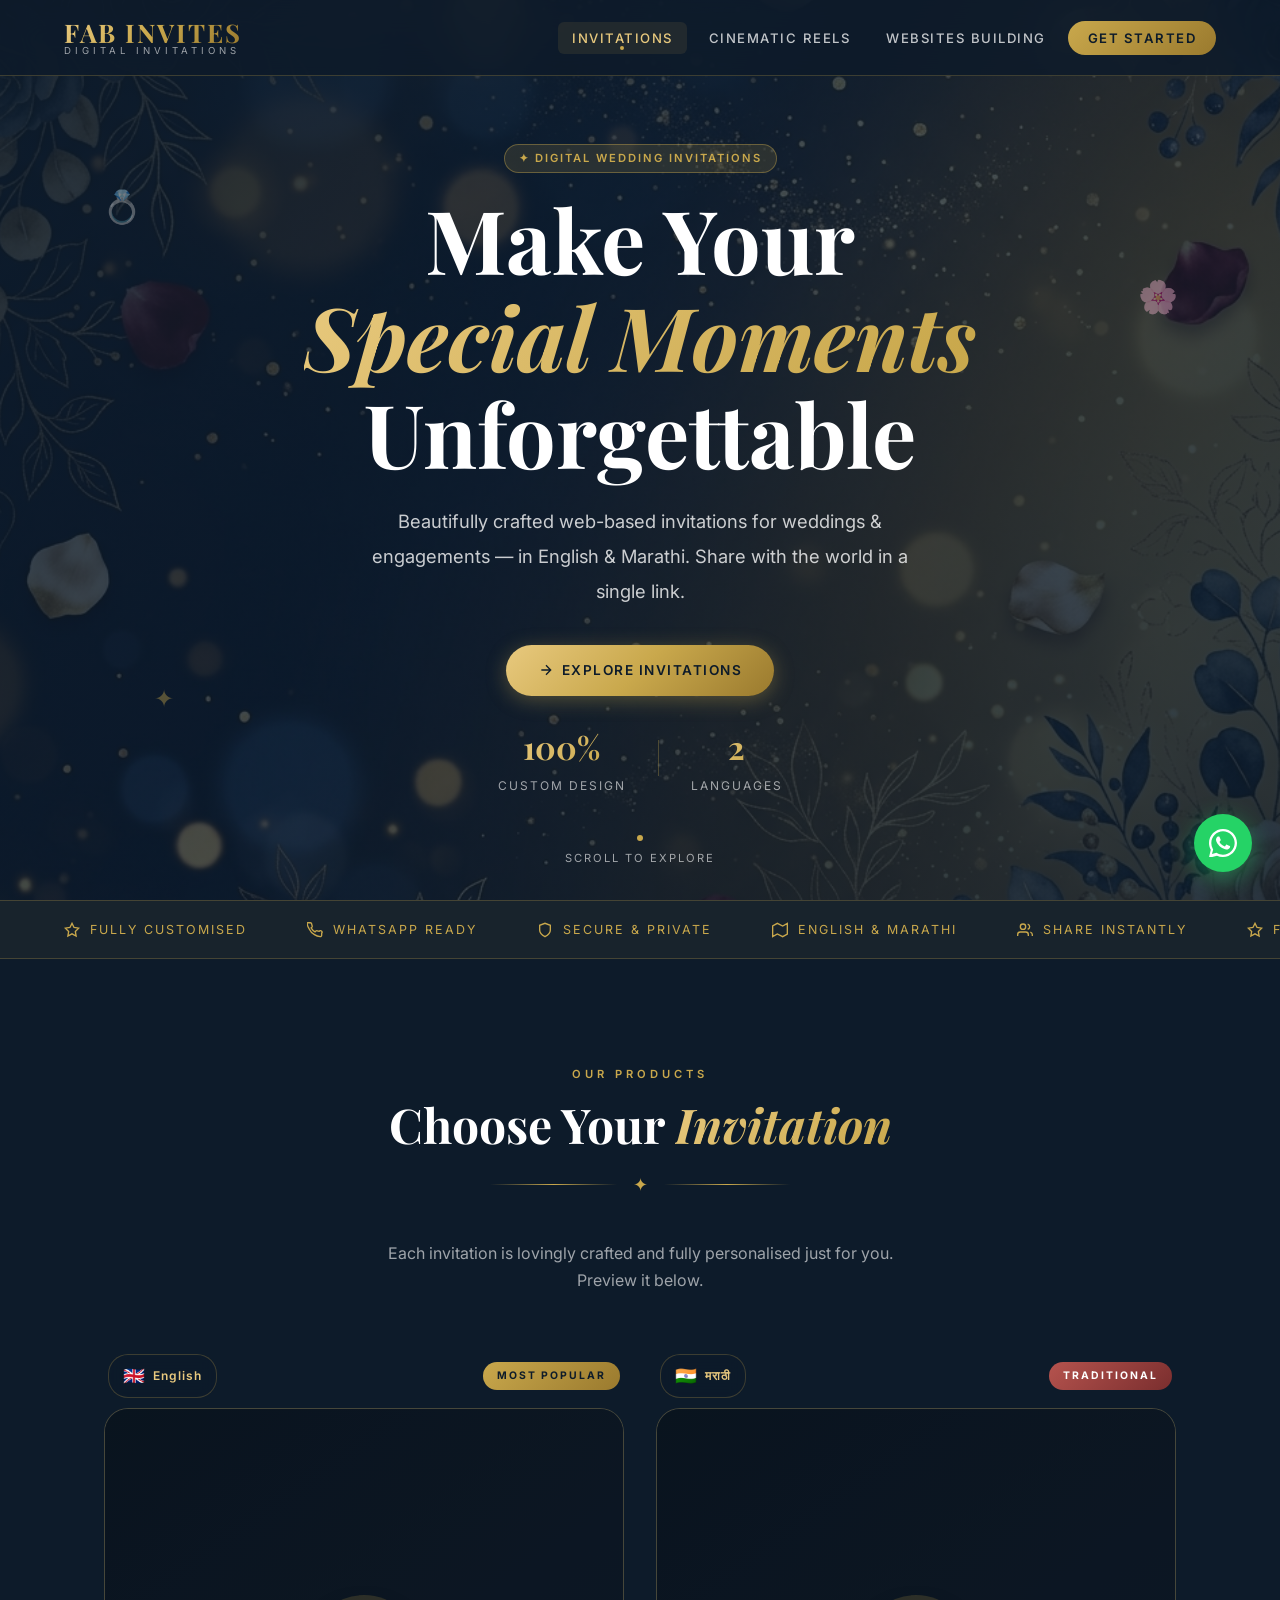
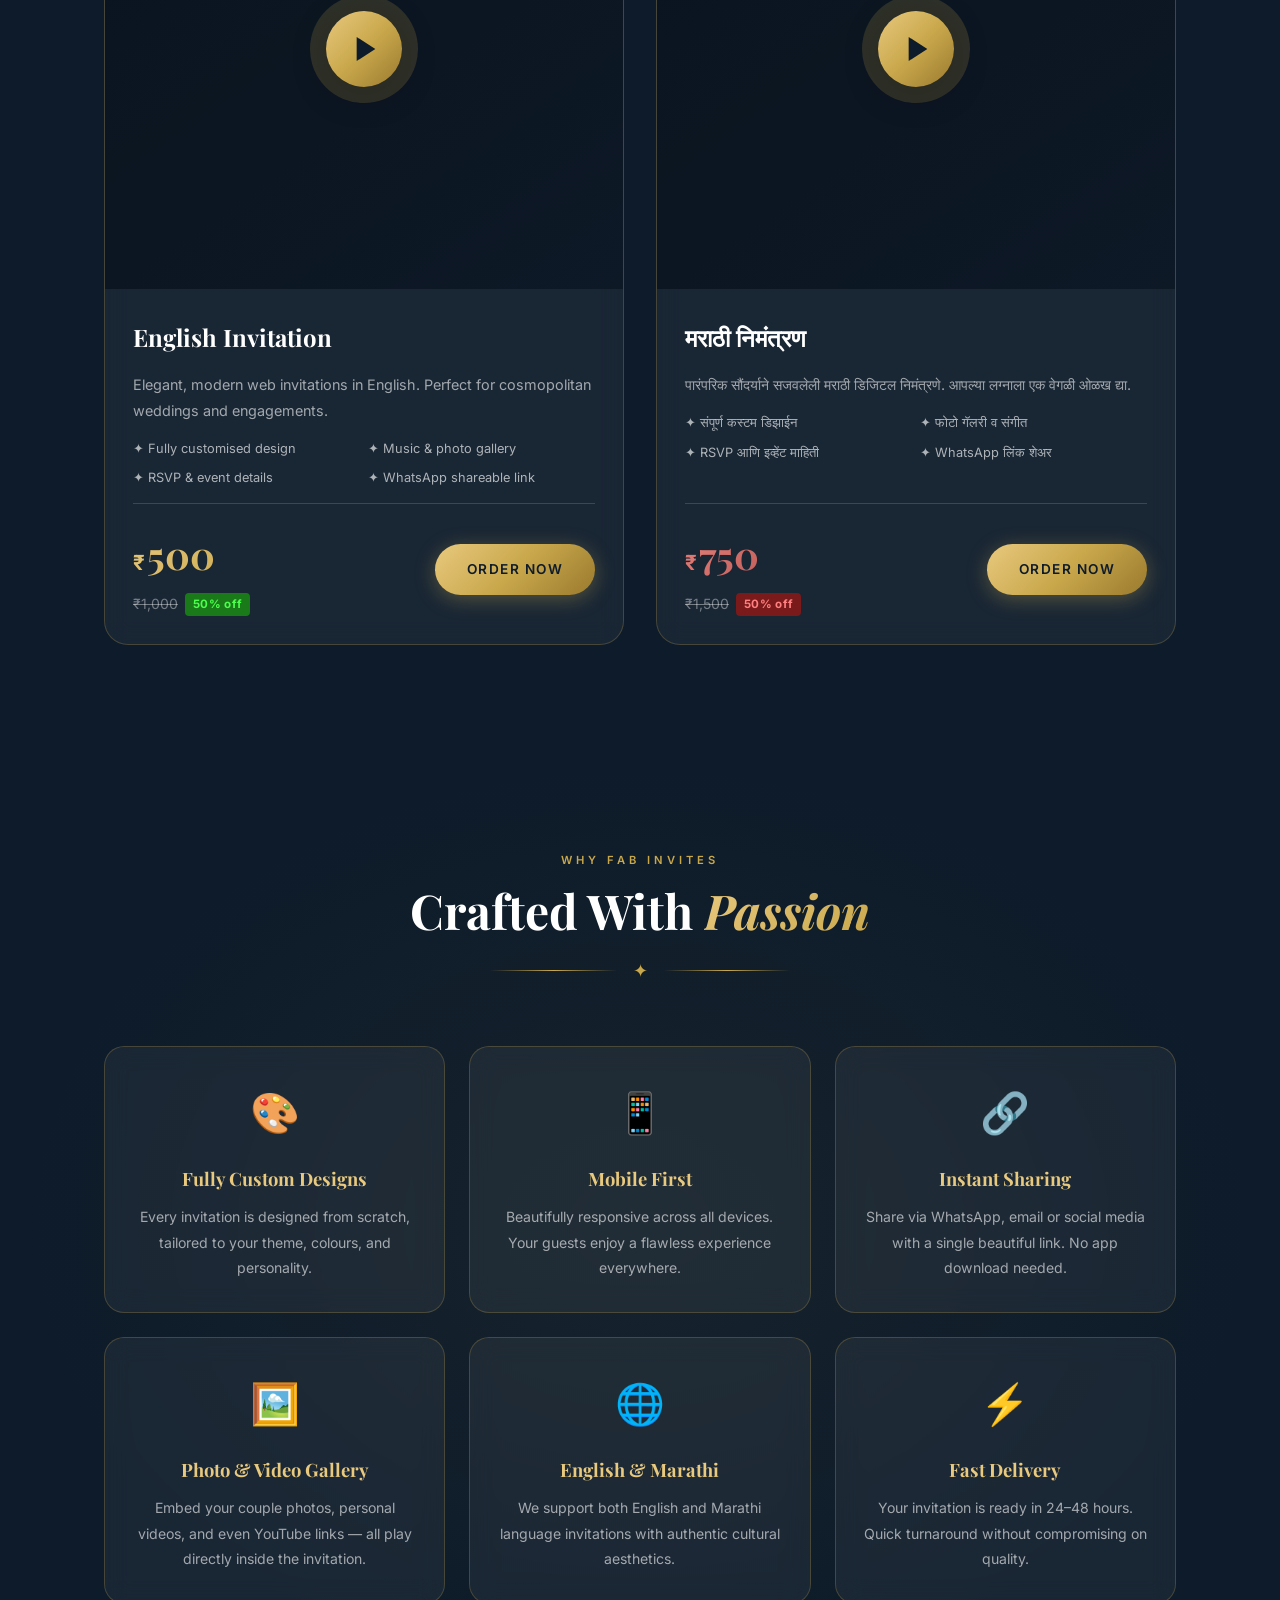
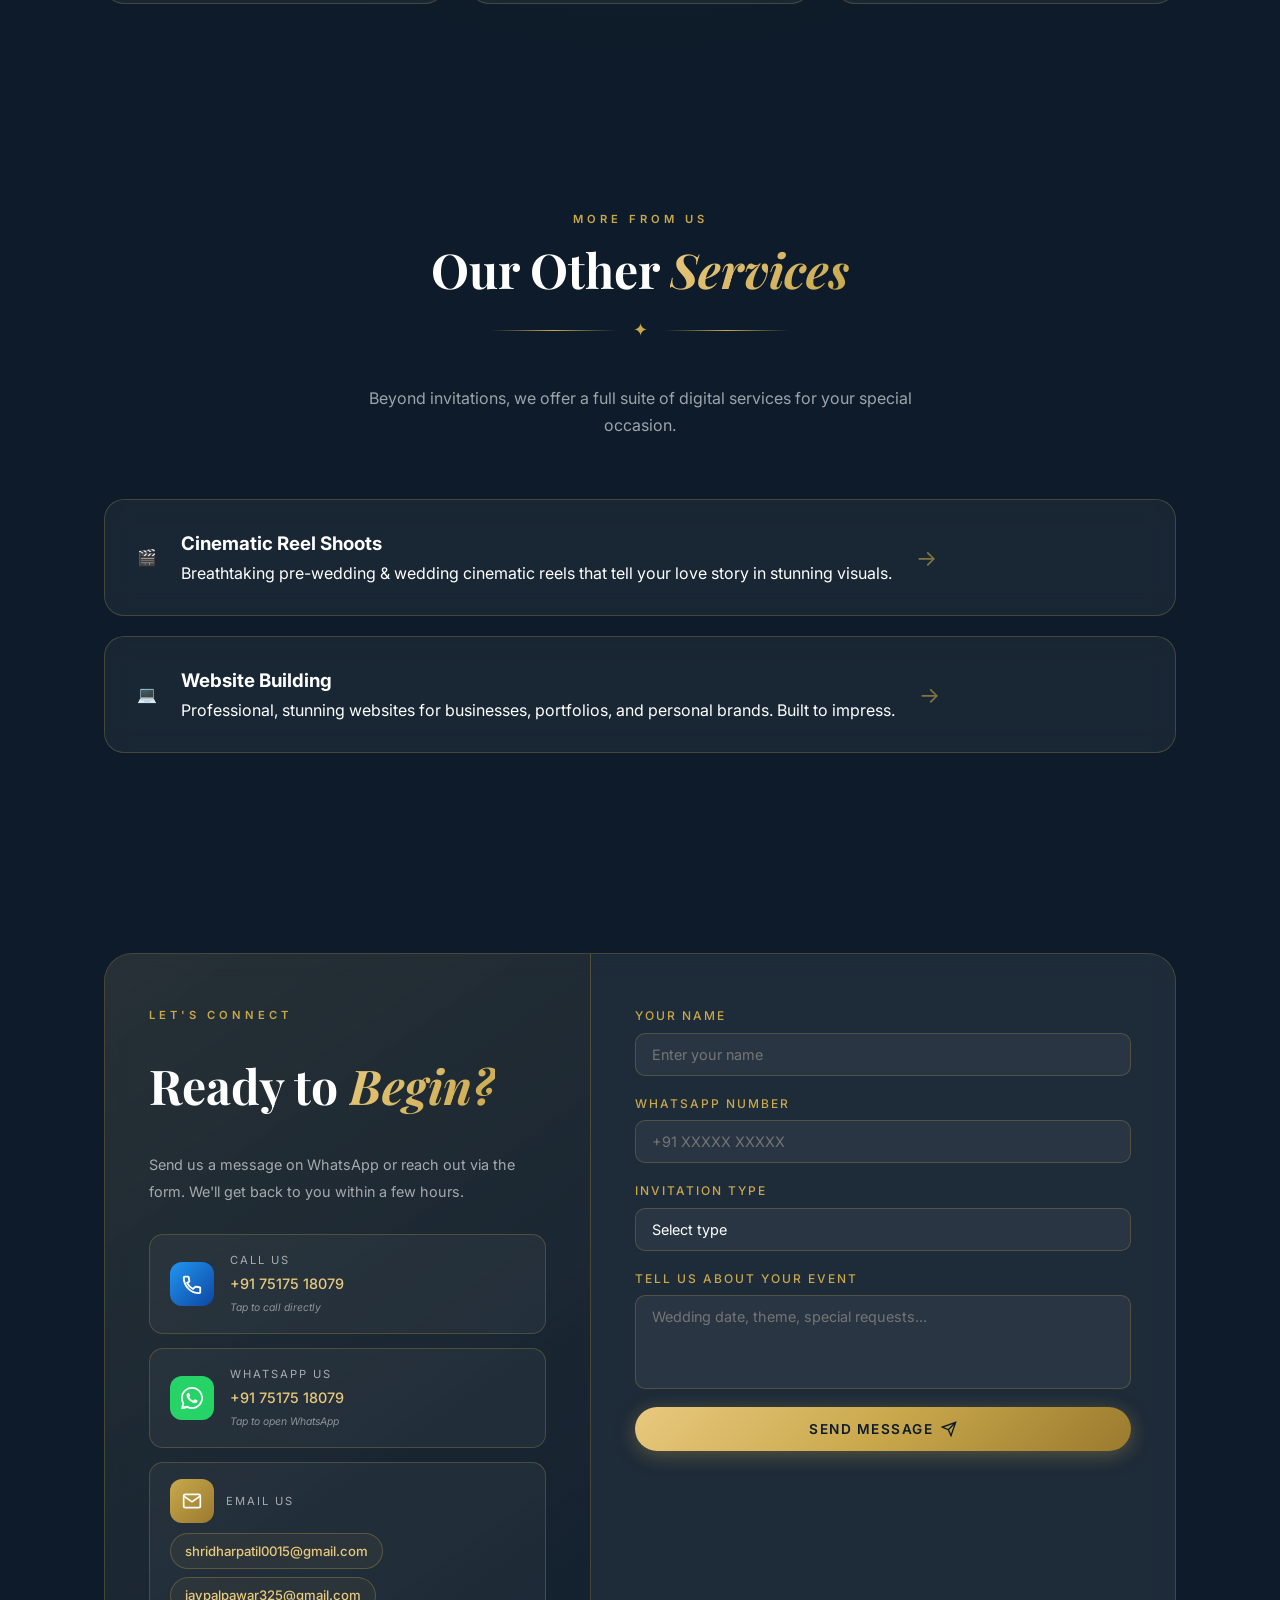
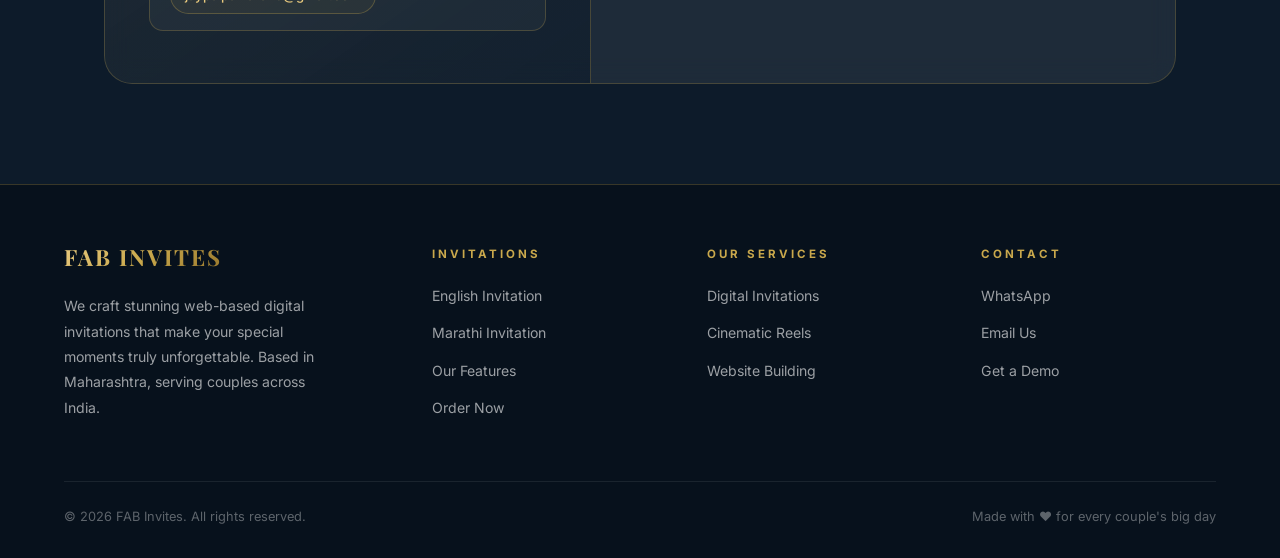
==== index.html @ 5d9aa304 "Add files via upload First Commit-v1" ====
<!DOCTYPE html>
<html lang="en">

<head>
  <meta charset="UTF-8" />
  <meta name="viewport" content="width=device-width, initial-scale=1.0" />
  <title>FAB Invites — Premium Digital Invitations</title>
  <meta name="description" content="FAB Invites crafts stunning web-based digital invitations for weddings and engagements in English & Marathi. Fully customised, beautifully designed." />
  <meta name="keywords" content="digital wedding invitations, e-invites, Marathi wedding invitations, custom wedding websites, paperless invites, FAB Invites" />
  <meta name="author" content="FAB Invites" />
  <meta name="robots" content="index, follow" />
  <link rel="canonical" href="https://fabinvites.com/" />
  
  <!-- Open Graph / Facebook -->
  <meta property="og:type" content="website" />
  <meta property="og:url" content="https://fabinvites.com/" />
  <meta property="og:title" content="FAB Invites - Premium Digital Invitations" />
  <meta property="og:description" content="FAB Invites crafts stunning web-based digital invitations for weddings and engagements in English & Marathi. Fully customised, beautifully designed." />
  <meta property="og:image" content="https://fabinvites.com/hero_bg.png" />

  <!-- Twitter -->
  <meta property="twitter:card" content="summary_large_image" />
  <meta property="twitter:url" content="https://fabinvites.com/" />
  <meta property="twitter:title" content="FAB Invites - Premium Digital Invitations" />
  <meta property="twitter:description" content="FAB Invites crafts stunning web-based digital invitations for weddings and engagements in English & Marathi. Fully customised, beautifully designed." />
  <meta property="twitter:image" content="https://fabinvites.com/hero_bg.png" />
  <link rel="stylesheet" href="styles.css" />
  <link rel="stylesheet" href="home.css" />
  <link rel="icon" type="image/svg+xml"
    href="data:image/svg+xml,%3Csvg xmlns='http://www.w3.org/2000/svg' viewBox='0 0 64 64'%3E%3Crect width='64' height='64' rx='12' fill='%230d1b2a'/%3E%3Ctext x='50%25' y='50%25' dominant-baseline='central' text-anchor='middle' font-family='Georgia,serif' font-size='32' font-weight='bold' fill='%23c9a84c'%3EF%3C/text%3E%3C/svg%3E" />
</head>

<body>

  <!-- ── NAVBAR ── -->
  <nav class="navbar" id="navbar">
    <a href="index.html" class="nav-logo">
      <span class="nav-logo-main">FAB INVITES</span>
      <span class="nav-logo-sub">Digital Invitations</span>
    </a>
    <ul class="nav-links" id="navLinks">
      <li><a href="index.html" class="active" id="nav-home">Invitations</a></li>
      <li><a href="cinematic.html" id="nav-cinematic">Cinematic Reels</a></li>
      <li><a href="website.html" id="nav-website">Websites Building</a></li>
      <li><a href="#contact" class="nav-cta" id="nav-contact">Get Started</a></li>
    </ul>
    <div class="hamburger" id="hamburger" onclick="toggleMenu()">
      <span></span><span></span><span></span>
    </div>
  </nav>

  <!-- ── HERO ── -->
  <section class="hero" id="hero">
    <div class="hero-bg">
      <img src="hero_bg.png" alt="Elegant floral background" />
      <div class="hero-overlay"></div>
    </div>
    <div class="hero-content">
      <span class="badge">✦ Digital Wedding Invitations</span>
      <h1 class="hero-title">
        Make Your<br />
        <em>Special Moments</em><br />
        Unforgettable
      </h1>
      <p class="hero-sub">Beautifully crafted web-based invitations for weddings &amp; engagements — in English &amp;
        Marathi. Share with the world in a single link.</p>
      <div class="hero-actions">
        <a href="#products" class="btn btn-gold" id="hero-explore">
          <svg viewBox="0 0 24 24" width="16" height="16" fill="none" stroke="currentColor" stroke-width="2">
            <path d="M5 12h14M12 5l7 7-7 7" />
          </svg>
          Explore Invitations
        </a>
      </div>
      <div class="hero-stats">
        <div class="stat"><span class="stat-num">100%</span><span class="stat-label">Custom Design</span></div>
        <div class="stat-divider"></div>
        <div class="stat"><span class="stat-num">2</span><span class="stat-label">Languages</span></div>
      </div>
    </div>
    <div class="hero-scroll">
      <div class="scroll-dot"></div>
      <span>Scroll to explore</span>
    </div>
    <!-- Floating elements -->
    <div class="hero-float hero-float-1">💍</div>
    <div class="hero-float hero-float-2">🌸</div>
    <div class="hero-float hero-float-3">✦</div>
  </section>

  <!-- ── SERVICES STRIP ── -->
  <div class="services-strip">
    <div class="strip-inner">
      <span class="strip-item"><svg viewBox="0 0 24 24">
          <path d="M12 2l3.09 6.26L22 9.27l-5 4.87 1.18 6.88L12 17.77l-6.18 3.25L7 14.14 2 9.27l6.91-1.01L12 2z" />
        </svg> Fully Customised</span>
      <span class="strip-item"><svg viewBox="0 0 24 24">
          <path
            d="M22 16.92v3a2 2 0 01-2.18 2 19.79 19.79 0 01-8.63-3.07A19.5 19.5 0 013.07 10a19.79 19.79 0 01-3.07-8.67A2 2 0 012 1.18h3a2 2 0 012 1.72c.127.96.361 1.903.7 2.81a2 2 0 01-.45 2.11L6.09 8.91a16 16 0 006 6l1.27-1.27a2 2 0 012.11-.45c.907.339 1.85.573 2.81.7A2 2 0 0122 16.92z" />
        </svg> WhatsApp Ready</span>
      <span class="strip-item"><svg viewBox="0 0 24 24">
          <path d="M12 22s8-4 8-10V5l-8-3-8 3v7c0 6 8 10 8 10z" />
        </svg> Secure & Private</span>
      <span class="strip-item"><svg viewBox="0 0 24 24">
          <path d="M1 6v16l7-4 8 4 7-4V2l-7 4-8-4-7 4z" />
        </svg> English & Marathi</span>
      <span class="strip-item"><svg viewBox="0 0 24 24">
          <path d="M17 21v-2a4 4 0 00-4-4H5a4 4 0 00-4 4v2" />
          <circle cx="9" cy="7" r="4" />
          <path d="M23 21v-2a4 4 0 00-3-3.87M16 3.13a4 4 0 010 7.75" />
        </svg> Share Instantly</span>
      <!-- Duplicate for infinite scroll -->
      <span class="strip-item"><svg viewBox="0 0 24 24">
          <path d="M12 2l3.09 6.26L22 9.27l-5 4.87 1.18 6.88L12 17.77l-6.18 3.25L7 14.14 2 9.27l6.91-1.01L12 2z" />
        </svg> Fully Customised</span>
      <span class="strip-item"><svg viewBox="0 0 24 24">
          <path
            d="M22 16.92v3a2 2 0 01-2.18 2 19.79 19.79 0 01-8.63-3.07A19.5 19.5 0 013.07 10a19.79 19.79 0 01-3.07-8.67A2 2 0 012 1.18h3a2 2 0 012 1.72c.127.96.361 1.903.7 2.81a2 2 0 01-.45 2.11L6.09 8.91a16 16 0 006 6l1.27-1.27a2 2 0 012.11-.45c.907.339 1.85.573 2.81.7A2 2 0 0122 16.92z" />
        </svg> WhatsApp Ready</span>
      <span class="strip-item"><svg viewBox="0 0 24 24">
          <path d="M12 22s8-4 8-10V5l-8-3-8 3v7c0 6 8 10 8 10z" />
        </svg> Secure & Private</span>
      <span class="strip-item"><svg viewBox="0 0 24 24">
          <path d="M1 6v16l7-4 8 4 7-4V2l-7 4-8-4-7 4z" />
        </svg> English & Marathi</span>
      <span class="strip-item"><svg viewBox="0 0 24 24">
          <path d="M17 21v-2a4 4 0 00-4-4H5a4 4 0 00-4 4v2" />
          <circle cx="9" cy="7" r="4" />
          <path d="M23 21v-2a4 4 0 00-3-3.87M16 3.13a4 4 0 010 7.75" />
        </svg> Share Instantly</span>
    </div>
  </div>

  <!-- ── PRODUCTS ── -->
  <section class="section" id="products">
    <div class="container">
      <div class="section-header text-center fade-up">
        <span class="section-tag">Our Products</span>
        <h2 class="section-heading">Choose Your <span class="accent">Invitation</span></h2>
        <div class="gold-divider"><span>✦</span></div>
        <p class="section-sub">Each invitation is lovingly crafted and fully personalised just for you. Preview it
          below.</p>
      </div>

      <div class="products-grid">
        <!-- English Card -->
        <div class="product-wrapper fade-up">
          <div class="card-labels-row">
            <div class="product-lang">
              <span class="lang-flag">🇬🇧</span>
              <span class="lang-name">English</span>
            </div>
            <div class="product-badge">Most Popular</div>
          </div>
          <div class="product-card glass-card" id="card-english">
            <div class="video-container" id="video-english">
              <video preload="metadata" id="eng-video">
                <source src="Video Project 1.mp4" type="video/mp4" />
                Your browser does not support the video tag.
              </video>
              <div class="video-play-overlay" id="eng-overlay">
                <button class="video-center-play" aria-label="Play video">
                  <svg viewBox="0 0 24 24" width="32" height="32" fill="currentColor">
                    <polygon points="5,3 19,12 5,21" />
                  </svg>
                </button>
              </div>
              <div class="video-controls">
                <button class="ctrl-btn ctrl-pause" aria-label="Pause">
                  <svg viewBox="0 0 24 24" width="20" height="20" fill="currentColor">
                    <rect x="6" y="4" width="4" height="16" />
                    <rect x="14" y="4" width="4" height="16" />
                  </svg>
                </button>
                <button class="ctrl-btn ctrl-fullscreen" aria-label="Full Screen">
                  <svg viewBox="0 0 24 24" width="20" height="20" fill="none" stroke="currentColor" stroke-width="2">
                    <path
                      d="M8 3H5a2 2 0 0 0-2 2v3m18 0V5a2 2 0 0 0-2-2h-3m0 18h3a2 2 0 0 0 2-2v-3M3 16v3a2 2 0 0 0 2 2h3" />
                  </svg>
                </button>
              </div>
            </div>
            <div class="product-info">
              <h3 class="product-title">English Invitation</h3>
              <p class="product-desc">Elegant, modern web invitations in English. Perfect for cosmopolitan weddings and
                engagements.</p>
              <ul class="product-features">
                <li>✦ Fully customised design</li>
                <li>✦ Music &amp; photo gallery</li>
                <li>✦ RSVP &amp; event details</li>
                <li>✦ WhatsApp shareable link</li>
              </ul>
              <div class="product-price-row">
                <div class="price-block">
                  <div class="product-price">
                    <span class="price-currency">₹</span>
                    <span class="price-num">500</span>
                  </div>
                  <div class="price-mrp-row">
                    <span class="price-original">₹1,000</span>
                    <span class="price-discount-badge">50% off</span>
                  </div>

                </div>
                <a href="#contact" class="btn btn-gold" id="btn-english">Order Now</a>
              </div>
            </div>
          </div>
        </div>

        <!-- Marathi Card -->
        <div class="product-wrapper fade-up" style="transition-delay: 0.15s">
          <div class="card-labels-row">
            <div class="product-lang">
              <span class="lang-flag">🇮🇳</span>
              <span class="lang-name">मराठी</span>
            </div>
            <div class="product-badge marathi-badge">Traditional</div>
          </div>
          <div class="product-card glass-card" id="card-marathi">
            <div class="video-container" id="video-marathi">
              <video preload="metadata" id="mar-video">
                <source src="Video Project 2.mp4" type="video/mp4" />
                Your browser does not support the video tag.
              </video>
              <div class="video-play-overlay" id="mar-overlay">
                <button class="video-center-play" aria-label="Play video">
                  <svg viewBox="0 0 24 24" width="32" height="32" fill="currentColor">
                    <polygon points="5,3 19,12 5,21" />
                  </svg>
                </button>
              </div>
              <div class="video-controls">
                <button class="ctrl-btn ctrl-pause" aria-label="Pause">
                  <svg viewBox="0 0 24 24" width="20" height="20" fill="currentColor">
                    <rect x="6" y="4" width="4" height="16" />
                    <rect x="14" y="4" width="4" height="16" />
                  </svg>
                </button>
                <button class="ctrl-btn ctrl-fullscreen" aria-label="Full Screen">
                  <svg viewBox="0 0 24 24" width="20" height="20" fill="none" stroke="currentColor" stroke-width="2">
                    <path
                      d="M8 3H5a2 2 0 0 0-2 2v3m18 0V5a2 2 0 0 0-2-2h-3m0 18h3a2 2 0 0 0 2-2v-3M3 16v3a2 2 0 0 0 2 2h3" />
                  </svg>
                </button>
              </div>
            </div>
            <div class="product-info">
              <h3 class="product-title">मराठी निमंत्रण</h3>
              <p class="product-desc">पारंपरिक सौंदर्याने सजवलेली मराठी डिजिटल निमंत्रणे. आपल्या लग्नाला एक वेगळी ओळख
                द्या.</p>
              <ul class="product-features">
                <li>✦ संपूर्ण कस्टम डिझाईन</li>
                <li>✦ फोटो गॅलरी व संगीत</li>
                <li>✦ RSVP आणि इव्हेंट माहिती</li>
                <li>✦ WhatsApp लिंक शेअर</li>
              </ul>
              <div class="product-price-row">
                <div class="price-block">
                  <div class="product-price marathi-price">
                    <span class="price-currency">₹</span>
                    <span class="price-num">750</span>
                  </div>
                  <div class="price-mrp-row">
                    <span class="price-original">₹1,500</span>
                    <span class="price-discount-badge marathi-discount-badge">50% off</span>
                  </div>

                </div>
                <a href="#contact" class="btn btn-gold" id="btn-marathi">Order Now</a>
              </div>
            </div>
          </div>
        </div>
      </div>
    </div>
  </section>

  <!-- ── FEATURES ── -->
  <section class="section features-section" id="features">
    <div class="features-bg"></div>
    <div class="container">
      <div class="section-header text-center fade-up">
        <span class="section-tag">Why FAB Invites</span>
        <h2 class="section-heading">Crafted With <span class="accent">Passion</span></h2>
        <div class="gold-divider"><span>✦</span></div>
      </div>
      <div class="features-grid">
        <div class="feature-card glass-card fade-up" id="feat-1">
          <div class="feature-icon">🎨</div>
          <h3>Fully Custom Designs</h3>
          <p>Every invitation is designed from scratch, tailored to your theme, colours, and personality.</p>
        </div>
        <div class="feature-card glass-card fade-up" id="feat-2" style="transition-delay:0.1s">
          <div class="feature-icon">📱</div>
          <h3>Mobile First</h3>
          <p>Beautifully responsive across all devices. Your guests enjoy a flawless experience everywhere.</p>
        </div>
        <div class="feature-card glass-card fade-up" id="feat-3" style="transition-delay:0.2s">
          <div class="feature-icon">🔗</div>
          <h3>Instant Sharing</h3>
          <p>Share via WhatsApp, email or social media with a single beautiful link. No app download needed.</p>
        </div>
        <div class="feature-card glass-card fade-up" id="feat-4" style="transition-delay:0.3s">
          <div class="feature-icon">🖼️</div>
          <h3>Photo & Video Gallery</h3>
          <p>Embed your couple photos, personal videos, and even YouTube links — all play directly inside the
            invitation.</p>
        </div>
        <div class="feature-card glass-card fade-up" id="feat-5" style="transition-delay:0.4s">
          <div class="feature-icon">🌐</div>
          <h3>English & Marathi</h3>
          <p>We support both English and Marathi language invitations with authentic cultural aesthetics.</p>
        </div>
        <div class="feature-card glass-card fade-up" id="feat-6" style="transition-delay:0.5s">
          <div class="feature-icon">⚡</div>
          <h3>Fast Delivery</h3>
          <p>Your invitation is ready in 24–48 hours. Quick turnaround without compromising on quality.</p>
        </div>
      </div>
    </div>
  </section>

  <!-- ── OTHER SERVICES ── -->
  <section class="section other-services" id="other-services">
    <div class="container">
      <div class="section-header text-center fade-up">
        <span class="section-tag">More From Us</span>
        <h2 class="section-heading">Our Other <span class="accent">Services</span></h2>
        <div class="gold-divider"><span>✦</span></div>
        <p class="section-sub">Beyond invitations, we offer a full suite of digital services for your special occasion.
        </p>
      </div>
      <div class="services-row">
        <a href="cinematic.html" class="service-link-card glass-card fade-up" id="link-cinematic">
          <div class="slc-icon">🎬</div>
          <div class="slc-text">
            <h3>Cinematic Reel Shoots</h3>
            <p>Breathtaking pre-wedding &amp; wedding cinematic reels that tell your love story in stunning visuals.</p>
          </div>
          <span class="slc-arrow">→</span>
        </a>
        <a href="website.html" class="service-link-card glass-card fade-up" id="link-website"
          style="transition-delay:0.15s">
          <div class="slc-icon">💻</div>
          <div class="slc-text">
            <h3>Website Building</h3>
            <p>Professional, stunning websites for businesses, portfolios, and personal brands. Built to impress.</p>
          </div>
          <span class="slc-arrow">→</span>
        </a>
      </div>
    </div>
  </section>

  <!-- ── CONTACT ── -->
  <section class="section contact-section" id="contact">
    <div class="container">
      <div class="contact-card glass-card fade-up">
        <div class="contact-left">
          <span class="section-tag">Let's Connect</span>
          <h2 class="section-heading">Ready to <span class="accent">Begin?</span></h2>
          <p class="contact-desc">Send us a message on WhatsApp or reach out via the form. We'll get back to you within
            a few hours.</p>
          <div class="contact-methods">
            <a href="tel:+917517518079" class="contact-method" id="contact-call">
              <div class="cm-icon call-icon">
                <svg viewBox="0 0 24 24" width="22" height="22" fill="none" stroke="white" stroke-width="2" stroke-linecap="round" stroke-linejoin="round">
                  <path d="M6.6 10.8a15.05 15.05 0 006.6 6.6l2.2-2.2a1 1 0 011-.25 11.43 11.43 0 003.58.58 1 1 0 011 1V21a1 1 0 01-1 1A17 17 0 013 5a1 1 0 011-1h3.5a1 1 0 011 1 11.43 11.43 0 00.58 3.58 1 1 0 01-.23 1z"/>
                </svg>
              </div>
              <div class="cm-text">
                <span class="cm-label">Call Us</span>
                <span class="cm-value">+91 75175 18079</span>
                <span class="cm-hint">Tap to call directly</span>
              </div>
            </a>
            <a href="https://wa.me/917517518079" class="contact-method" id="contact-whatsapp" target="_blank">
              <div class="cm-icon whatsapp-icon">
                <svg viewBox="0 0 24 24" width="22" height="22" fill="white">
                  <path
                    d="M17.472 14.382c-.297-.149-1.758-.867-2.03-.967-.273-.099-.471-.148-.67.15-.197.297-.767.966-.94 1.164-.173.199-.347.223-.644.075-.297-.15-1.255-.463-2.39-1.475-.883-.788-1.48-1.761-1.653-2.059-.173-.297-.018-.458.13-.606.134-.133.298-.347.446-.52.149-.174.198-.298.298-.497.099-.198.05-.371-.025-.52-.075-.149-.669-1.612-.916-2.207-.242-.579-.487-.5-.669-.51-.173-.008-.371-.01-.57-.01-.198 0-.52.074-.792.372-.272.297-1.04 1.016-1.04 2.479 0 1.462 1.065 2.875 1.213 3.074.149.198 2.096 3.2 5.077 4.487.709.306 1.262.489 1.694.625.712.227 1.36.195 1.871.118.571-.085 1.758-.719 2.006-1.413.248-.694.248-1.289.173-1.413-.074-.124-.272-.198-.57-.347z" />
                  <path
                    d="M12 0C5.373 0 0 5.373 0 12c0 2.123.555 4.116 1.528 5.842L.057 23.904a.5.5 0 00.609.64l6.175-1.62A11.95 11.95 0 0012 24c6.627 0 12-5.373 12-12S18.627 0 12 0zm0 22c-1.898 0-3.68-.516-5.21-1.415l-.374-.222-3.873 1.016 1.033-3.78-.244-.39A9.935 9.935 0 012 12C2 6.477 6.477 2 12 2s10 4.477 10 10-4.477 10-10 10z" />
                </svg>
              </div>
              <div class="cm-text">
                <span class="cm-label">WhatsApp Us</span>
                <span class="cm-value">+91 75175 18079</span>
                <span class="cm-hint">Tap to open WhatsApp</span>
              </div>
            </a>
            <div class="contact-method contact-method-email" id="contact-email-wrap">
              <div class="cm-email-header">
                <div class="cm-icon email-icon">
                  <svg viewBox="0 0 24 24" width="20" height="20" fill="none" stroke="white" stroke-width="2">
                    <path d="M4 4h16c1.1 0 2 .9 2 2v12c0 1.1-.9 2-2 2H4c-1.1 0-2-.9-2-2V6c0-1.1.9-2 2-2z" />
                    <polyline points="22,6 12,13 2,6" />
                  </svg>
                </div>
                <span class="cm-label">Email Us</span>
              </div>
              <div class="cm-email-btns">
                <a href="mailto:shridharpatil0015@gmail.com" class="cm-email-btn" id="contact-email-1">shridharpatil0015@gmail.com</a>
                <a href="mailto:jaypalpawar325@gmail.com" class="cm-email-btn" id="contact-email-2">jaypalpawar325@gmail.com</a>
              </div>
            </div>
          </div>
        </div>
        <div class="contact-right">
          <form class="contact-form" id="contact-form" onsubmit="handleForm(event)">
            <div class="form-group">
              <label for="name">Your Name</label>
              <input type="text" id="name" placeholder="Enter your name" required />
            </div>
            <div class="form-group">
              <label for="phone">WhatsApp Number</label>
              <input type="tel" id="phone" placeholder="+91 XXXXX XXXXX" required />
            </div>
            <div class="form-group">
              <label for="invitation-type">Invitation Type</label>
              <select id="invitation-type">
                <option value="">Select type</option>
                <option>English Invitation (₹500)</option>
                <option>Marathi Invitation (₹750)</option>
                <option>Both</option>
              </select>
            </div>
            <div class="form-group">
              <label for="message">Tell Us About Your Event</label>
              <textarea id="message" rows="4" placeholder="Wedding date, theme, special requests..."></textarea>
            </div>
            <button type="submit" class="btn btn-gold" style="width:100%; justify-content:center" id="form-submit">
              Send Message
              <svg viewBox="0 0 24 24" width="16" height="16" fill="none" stroke="currentColor" stroke-width="2">
                <path d="M22 2L11 13M22 2l-7 20-4-9-9-4 20-7z" />
              </svg>
            </button>
          </form>
          <div class="form-success" id="form-success" style="display:none">
            <div class="success-icon">✓</div>
            <h3>Message Sent!</h3>
            <p>We'll reach out to you on WhatsApp within a few hours.</p>
          </div>
        </div>
      </div>
    </div>
  </section>

  <!-- ── FOOTER ── -->
  <footer class="footer">
    <div class="footer-grid">
      <div class="footer-brand">
        <a href="index.html" class="nav-logo" style="margin-bottom:12px; display:inline-flex">
          <span class="nav-logo-main">FAB INVITES</span>
        </a>
        <p>We craft stunning web-based digital invitations that make your special moments truly unforgettable. Based in
          Maharashtra, serving couples across India.</p>
      </div>
      <div class="footer-col">
        <h4>Invitations</h4>
        <ul>
          <li><a href="index.html#products">English Invitation</a></li>
          <li><a href="index.html#products">Marathi Invitation</a></li>
          <li><a href="index.html#features">Our Features</a></li>
          <li><a href="index.html#contact">Order Now</a></li>
        </ul>
      </div>
      <div class="footer-col">
        <h4>Our Services</h4>
        <ul>
          <li><a href="index.html">Digital Invitations</a></li>
          <li><a href="cinematic.html">Cinematic Reels</a></li>
          <li><a href="website.html">Website Building</a></li>
        </ul>
      </div>
      <div class="footer-col">
        <h4>Contact</h4>
        <ul>
          <li><a href="https://wa.me/917517518079" target="_blank">WhatsApp</a></li>
          <li><a href="mailto:shridharpatil0015@gmail.com">Email Us</a></li>
          <li><a href="index.html#contact">Get a Demo</a></li>
        </ul>
      </div>
    </div>
    <div class="footer-bottom">
      <p>&copy; 2026 FAB Invites. All rights reserved.</p>
      <p>Made with ❤️ for every couple's big day</p>
    </div>
  </footer>

  <!-- WhatsApp Float -->
  <a href="https://wa.me/917517518079" class="whatsapp-float" id="whatsapp-btn" target="_blank"
    aria-label="Chat on WhatsApp">
    <svg viewBox="0 0 24 24">
      <path
        d="M17.472 14.382c-.297-.149-1.758-.867-2.03-.967-.273-.099-.471-.148-.67.15-.197.297-.767.966-.94 1.164-.173.199-.347.223-.644.075-.297-.15-1.255-.463-2.39-1.475-.883-.788-1.48-1.761-1.653-2.059-.173-.297-.018-.458.13-.606.134-.133.298-.347.446-.52.149-.174.198-.298.298-.497.099-.198.05-.371-.025-.52-.075-.149-.669-1.612-.916-2.207-.242-.579-.487-.5-.669-.51-.173-.008-.371-.01-.57-.01-.198 0-.52.074-.792.372-.272.297-1.04 1.016-1.04 2.479 0 1.462 1.065 2.875 1.213 3.074.149.198 2.096 3.2 5.077 4.487.709.306 1.262.489 1.694.625.712.227 1.36.195 1.871.118.571-.085 1.758-.719 2.006-1.413.248-.694.248-1.289.173-1.413-.074-.124-.272-.198-.57-.347zM12 0C5.373 0 0 5.373 0 12c0 2.123.555 4.116 1.528 5.842L.057 23.904a.5.5 0 00.609.64l6.175-1.62A11.95 11.95 0 0012 24c6.627 0 12-5.373 12-12S18.627 0 12 0zm0 22c-1.898 0-3.68-.516-5.21-1.415l-.374-.222-3.873 1.016 1.033-3.78-.244-.39A9.935 9.935 0 012 12C2 6.477 6.477 2 12 2s10 4.477 10 10-4.477 10-10 10z" />
    </svg>
  </a>

  <script src="main.js"></script>
</body>

</html>
---- styles.css ----
/* ===== FAB INVITES — SHARED STYLES ===== */
@import url('https://fonts.googleapis.com/css2?family=Cormorant+Garamond:ital,wght@0,300;0,400;0,600;0,700;1,300;1,400&family=Inter:wght@300;400;500;600;700&family=Playfair+Display:ital,wght@0,400;0,700;1,400&display=swap');

:root {
  --gold: #c9a84c;
  --gold-light: #e8c97e;
  --gold-dark: #9a7a2e;
  --cream: #fdf8f0;
  --navy: #0d1b2a;
  --navy-mid: #132235;
  --navy-light: #1e3a5f;
  --rose: #b5534e;
  --rose-light: #e8827d;
  --white: #ffffff;
  --text-muted: rgba(255, 255, 255, 0.6);
  --glass: rgba(255, 255, 255, 0.05);
  --glass-border: rgba(201, 168, 76, 0.25);
  --font-serif: 'Cormorant Garamond', serif;
  --font-display: 'Playfair Display', serif;
  --font-sans: 'Inter', sans-serif;
  --transition: all 0.35s cubic-bezier(0.4, 0, 0.2, 1);
  --shadow-gold: 0 4px 30px rgba(201, 168, 76, 0.2);
  --shadow-card: 0 20px 60px rgba(0, 0, 0, 0.4);
}

*,
*::before,
*::after {
  box-sizing: border-box;
  margin: 0;
  padding: 0;
}

html {
  scroll-behavior: smooth;
}

body {
  font-family: var(--font-sans);
  background: var(--navy);
  color: var(--white);
  overflow-x: hidden;
  line-height: 1.7;
}

/* ── SCROLLBAR ── */
::-webkit-scrollbar {
  width: 6px;
}

::-webkit-scrollbar-track {
  background: var(--navy);
}

::-webkit-scrollbar-thumb {
  background: var(--gold);
  border-radius: 3px;
}

/* ── SELECTION ── */
::selection {
  background: var(--gold);
  color: var(--navy);
}

/* ─────────────── NAVBAR ─────────────── */
.navbar {
  position: fixed;
  top: 0;
  left: 0;
  right: 0;
  z-index: 1000;
  padding: 18px 5%;
  display: flex;
  align-items: center;
  justify-content: space-between;
  background: rgba(13, 27, 42, 0.85);
  backdrop-filter: blur(20px);
  border-bottom: 1px solid var(--glass-border);
  transition: var(--transition);
}

.navbar.scrolled {
  padding: 12px 5%;
  background: rgba(13, 27, 42, 0.98);
  box-shadow: 0 4px 30px rgba(0, 0, 0, 0.4);
}

.nav-logo {
  text-decoration: none;
  display: flex;
  flex-direction: column;
  line-height: 1.1;
}

.nav-logo-main {
  font-family: var(--font-display);
  font-size: 1.6rem;
  font-weight: 700;
  background: linear-gradient(135deg, var(--gold-light), var(--gold), var(--gold-dark));
  -webkit-background-clip: text;
  -webkit-text-fill-color: transparent;
  background-clip: text;
  letter-spacing: 2px;
}

.nav-logo-sub {
  font-family: var(--font-sans);
  font-size: 0.6rem;
  letter-spacing: 4px;
  text-transform: uppercase;
  color: var(--text-muted);
}

.nav-links {
  display: flex;
  align-items: center;
  gap: 8px;
  list-style: none;
}

.nav-links a {
  font-family: var(--font-sans);
  font-size: 0.82rem;
  font-weight: 500;
  letter-spacing: 1.5px;
  text-transform: uppercase;
  text-decoration: none;
  color: rgba(255, 255, 255, 0.75);
  padding: 8px 14px;
  border-radius: 6px;
  transition: var(--transition);
  position: relative;
}

.nav-links a:hover,
.nav-links a.active {
  color: var(--gold-light);
  background: rgba(201, 168, 76, 0.1);
}

.nav-links a.active::after {
  content: '';
  position: absolute;
  bottom: 4px;
  left: 50%;
  transform: translateX(-50%);
  width: 4px;
  height: 4px;
  background: var(--gold);
  border-radius: 50%;
}

.nav-cta {
  background: linear-gradient(135deg, var(--gold), var(--gold-dark)) !important;
  color: var(--navy) !important;
  font-weight: 600 !important;
  padding: 9px 20px !important;
  border-radius: 30px !important;
}

.nav-cta:hover {
  transform: translateY(-1px);
  box-shadow: 0 6px 20px rgba(201, 168, 76, 0.4) !important;
  background: linear-gradient(135deg, var(--gold-light), var(--gold)) !important;
}

/* Hamburger */
.hamburger {
  display: none;
  flex-direction: column;
  cursor: pointer;
  gap: 5px;
  padding: 5px;
}

.hamburger span {
  display: block;
  width: 24px;
  height: 2px;
  background: var(--gold);
  border-radius: 2px;
  transition: var(--transition);
}

.hamburger.open span:nth-child(1) {
  transform: rotate(45deg) translate(5px, 5px);
}

.hamburger.open span:nth-child(2) {
  opacity: 0;
}

.hamburger.open span:nth-child(3) {
  transform: rotate(-45deg) translate(5px, -5px);
}

/* ─────────────── GOLDEN DIVIDER ─────────────── */
.gold-divider {
  display: flex;
  align-items: center;
  gap: 16px;
  margin: 0 auto 40px;
  max-width: 300px;
}

.gold-divider::before,
.gold-divider::after {
  content: '';
  flex: 1;
  height: 1px;
  background: linear-gradient(90deg, transparent, var(--gold), transparent);
}

.gold-divider span {
  color: var(--gold);
  font-size: 1.1rem;
}

/* ─────────────── SECTION HEADING ─────────────── */
.section-tag {
  display: inline-block;
  font-size: 0.7rem;
  font-weight: 600;
  letter-spacing: 4px;
  text-transform: uppercase;
  color: var(--gold);
  margin-bottom: 12px;
}

.section-heading {
  font-family: var(--font-display);
  font-size: clamp(2rem, 4vw, 3rem);
  font-weight: 700;
  line-height: 1.2;
  margin-bottom: 16px;
}

.section-heading .accent {
  font-style: italic;
  background: linear-gradient(135deg, var(--gold-light), var(--gold));
  -webkit-background-clip: text;
  -webkit-text-fill-color: transparent;
  background-clip: text;
}

.section-sub {
  font-size: 1rem;
  color: var(--text-muted);
  max-width: 560px;
  margin: 0 auto;
}

/* ─────────────── BUTTONS ─────────────── */
.btn {
  display: inline-flex;
  align-items: center;
  gap: 8px;
  padding: 14px 32px;
  border-radius: 50px;
  font-family: var(--font-sans);
  font-size: 0.85rem;
  font-weight: 600;
  letter-spacing: 1.5px;
  text-transform: uppercase;
  text-decoration: none;
  cursor: pointer;
  border: none;
  transition: var(--transition);
}

.btn-gold {
  background: linear-gradient(135deg, var(--gold-light), var(--gold), var(--gold-dark));
  color: var(--navy);
  box-shadow: 0 4px 20px rgba(201, 168, 76, 0.35);
}

.btn-gold:hover {
  transform: translateY(-3px);
  box-shadow: 0 8px 30px rgba(201, 168, 76, 0.5);
}

.btn-outline {
  background: transparent;
  color: var(--gold);
  border: 1.5px solid var(--gold);
}

.btn-outline:hover {
  background: rgba(201, 168, 76, 0.1);
  transform: translateY(-3px);
  box-shadow: var(--shadow-gold);
}

/* ─────────────── GLASS CARD ─────────────── */
.glass-card {
  background: var(--glass);
  backdrop-filter: blur(12px);
  border: 1px solid var(--glass-border);
  border-radius: 20px;
  transition: var(--transition);
}

.glass-card:hover {
  border-color: rgba(201, 168, 76, 0.5);
  box-shadow: var(--shadow-gold);
  transform: translateY(-4px);
}

/* ─────────────── BADGE ─────────────── */
.badge {
  display: inline-block;
  padding: 4px 14px;
  background: rgba(201, 168, 76, 0.15);
  border: 1px solid rgba(201, 168, 76, 0.4);
  border-radius: 20px;
  font-size: 0.7rem;
  font-weight: 600;
  letter-spacing: 2px;
  text-transform: uppercase;
  color: var(--gold);
}

/* ─────────────── FOOTER ─────────────── */
.footer {
  background: #07111c;
  border-top: 1px solid var(--glass-border);
  padding: 60px 5% 30px;
}

.footer-grid {
  display: grid;
  grid-template-columns: 1.4fr 1fr 1fr 1fr;
  gap: 40px;
  margin-bottom: 50px;
}

.footer-brand .nav-logo-main {
  font-size: 1.4rem;
}

.footer-brand p {
  font-size: 0.88rem;
  color: var(--text-muted);
  margin-top: 12px;
  line-height: 1.8;
  max-width: 260px;
}

.footer-col h4 {
  font-family: var(--font-sans);
  font-size: 0.72rem;
  letter-spacing: 3px;
  text-transform: uppercase;
  color: var(--gold);
  margin-bottom: 18px;
}

.footer-col ul {
  list-style: none;
}

.footer-col ul li {
  margin-bottom: 10px;
}

.footer-col ul li a {
  text-decoration: none;
  font-size: 0.88rem;
  color: var(--text-muted);
  transition: var(--transition);
}

.footer-col ul li a:hover {
  color: var(--gold-light);
  padding-left: 4px;
}

.footer-bottom {
  border-top: 1px solid rgba(255, 255, 255, 0.08);
  padding-top: 24px;
  display: flex;
  justify-content: space-between;
  align-items: center;
  flex-wrap: wrap;
  gap: 12px;
}

.footer-bottom p {
  font-size: 0.8rem;
  color: rgba(255, 255, 255, 0.35);
}

.footer-bottom a {
  color: var(--gold);
  text-decoration: none;
}

/* ─────────────── WHATSAPP FLOAT ─────────────── */
.whatsapp-float {
  position: fixed;
  bottom: 28px;
  right: 28px;
  z-index: 999;
  width: 58px;
  height: 58px;
  background: #25d366;
  border-radius: 50%;
  display: flex;
  align-items: center;
  justify-content: center;
  box-shadow: 0 6px 24px rgba(37, 211, 102, 0.45);
  text-decoration: none;
  transition: var(--transition);
  animation: pulse-green 2.5s infinite;
}

.whatsapp-float:hover {
  transform: scale(1.1);
  box-shadow: 0 10px 35px rgba(37, 211, 102, 0.6);
}

.whatsapp-float svg {
  width: 28px;
  height: 28px;
  fill: white;
}

@keyframes pulse-green {

  0%,
  100% {
    box-shadow: 0 6px 24px rgba(37, 211, 102, 0.45);
  }

  50% {
    box-shadow: 0 6px 40px rgba(37, 211, 102, 0.7);
  }
}

/* ─────────────── SERVICE STRIP ─────────────── */
.services-strip {
  background: rgba(201, 168, 76, 0.06);
  border-top: 1px solid var(--glass-border);
  border-bottom: 1px solid var(--glass-border);
  padding: 18px 5%;
  overflow: hidden;
}

.strip-inner {
  display: flex;
  gap: 60px;
  animation: marquee 20s linear infinite;
  white-space: nowrap;
}

.strip-item {
  display: flex;
  align-items: center;
  gap: 10px;
  font-size: 0.78rem;
  letter-spacing: 2px;
  text-transform: uppercase;
  color: var(--gold);
  flex-shrink: 0;
}

.strip-item svg {
  width: 16px;
  height: 16px;
  fill: none;
  stroke: var(--gold);
  stroke-width: 2;
}

@keyframes marquee {
  0% {
    transform: translateX(0);
  }

  100% {
    transform: translateX(-50%);
  }
}

/* ─────────────── ANIMATIONS ─────────────── */
@keyframes fadeUp {
  from {
    opacity: 0;
    transform: translateY(30px);
  }

  to {
    opacity: 1;
    transform: translateY(0);
  }
}

@keyframes fadeIn {
  from {
    opacity: 0;
  }

  to {
    opacity: 1;
  }
}

@keyframes shimmer {
  0% {
    background-position: -200% center;
  }

  100% {
    background-position: 200% center;
  }
}

@keyframes float {

  0%,
  100% {
    transform: translateY(0);
  }

  50% {
    transform: translateY(-12px);
  }
}

.fade-up {
  opacity: 0;
  transform: translateY(30px);
  transition: opacity 0.7s ease, transform 0.7s ease;
}

.fade-up.visible {
  opacity: 1;
  transform: translateY(0);
}

/* ─────────────── RESPONSIVE ─────────────── */
@media (max-width: 900px) {
  .nav-links {
    display: none;
    flex-direction: column;
    position: fixed;
    top: 70px;
    left: 0;
    right: 0;
    background: rgba(13, 27, 42, 0.98);
    backdrop-filter: blur(20px);
    padding: 20px;
    border-bottom: 1px solid var(--glass-border);
  }

  .nav-links.open {
    display: flex;
  }

  .hamburger {
    display: flex;
  }

  .footer-grid {
    grid-template-columns: 1fr 1fr;
    gap: 30px;
  }
}

@media (max-width: 600px) {
  .footer-grid {
    grid-template-columns: 1fr;
  }

  .footer-bottom {
    flex-direction: column;
    text-align: center;
  }
}

/* ─────────────── SHARED VIDEO PLAYER ─────────────── */
.video-container {
  position: relative;
  width: 100%;
  aspect-ratio: 9/16;
  max-height: 480px;
  background: linear-gradient(145deg, #0d1b2a, #132235);
  overflow: hidden;
}
.video-container video {
  width: 100%; height: 100%;
  object-fit: cover;
  display: block;
}
.video-play-overlay {
  position: absolute;
  inset: 0;
  display: flex;
  align-items: center;
  justify-content: center;
  background: rgba(0, 0, 0, 0.28);
  transition: opacity 0.35s ease, visibility 0.35s ease;
  cursor: pointer;
  z-index: 2;
}
.video-play-overlay.playing {
  opacity: 0;
  visibility: hidden;
  pointer-events: none;
}
.video-center-play {
  width: 76px; height: 76px;
  border-radius: 50%;
  background: linear-gradient(135deg, var(--gold-light), var(--gold), var(--gold-dark));
  border: none;
  cursor: pointer;
  display: flex;
  align-items: center;
  justify-content: center;
  color: var(--navy);
  box-shadow: 0 0 0 16px rgba(201,168,76,0.18), 0 8px 32px rgba(0,0,0,0.4);
  transition: transform 0.25s ease, box-shadow 0.25s ease;
}
.video-center-play svg { margin-left: 4px; }
.video-center-play:hover {
  transform: scale(1.12);
  box-shadow: 0 0 0 22px rgba(201,168,76,0.12), 0 12px 40px rgba(0,0,0,0.5);
}
.video-controls {
  position: absolute;
  bottom: 0; left: 0; right: 0;
  padding: 12px 16px;
  background: linear-gradient(to top, rgba(0,0,0,0.8), transparent);
  display: flex;
  justify-content: flex-end;
  gap: 12px;
  opacity: 0;
  visibility: hidden;
  transition: opacity 0.3s ease, visibility 0.3s ease;
  z-index: 3;
}
.video-controls.active {
  opacity: 1;
  visibility: visible;
}
.ctrl-btn {
  background: rgba(255, 255, 255, 0.15);
  backdrop-filter: blur(4px);
  border: 1px solid rgba(255, 255, 255, 0.2);
  color: white;
  width: 36px; height: 36px;
  border-radius: 50%;
  display: flex;
  align-items: center;
  justify-content: center;
  cursor: pointer;
  transition: all 0.2s ease;
}
.ctrl-btn:hover {
  background: var(--gold);
  color: var(--navy);
  border-color: var(--gold);
  transform: scale(1.1);
}
---- home.css ----
/* ===== HOME PAGE STYLES ===== */

/* ── HERO ── */
.hero {
  position: relative;
  min-height: 100vh;
  display: flex;
  align-items: center;
  justify-content: center;
  overflow: hidden;
  padding: 120px 5% 80px;
}

.hero-bg {
  position: absolute;
  inset: 0;
  z-index: 0;
}
.hero-bg img {
  width: 100%; height: 100%;
  object-fit: cover;
  transform: scale(1.08);
  animation: heroZoom 15s ease-in-out infinite alternate;
}
@keyframes heroZoom {
  from { transform: scale(1.08); }
  to { transform: scale(1.0); }
}
.hero-overlay {
  position: absolute;
  inset: 0;
  background: linear-gradient(
    135deg,
    rgba(13,27,42,0.92) 0%,
    rgba(13,27,42,0.75) 50%,
    rgba(13,27,42,0.88) 100%
  );
}

.hero-content {
  position: relative;
  z-index: 1;
  text-align: center;
  max-width: 780px;
  animation: fadeUp 1s ease 0.2s both;
}

.hero-title {
  font-family: var(--font-display);
  font-size: clamp(2.8rem, 7vw, 5.5rem);
  font-weight: 700;
  line-height: 1.1;
  margin: 18px 0 22px;
}
.hero-title em {
  font-style: italic;
  background: linear-gradient(135deg, var(--gold-light) 0%, var(--gold) 50%, #e8c97e 100%);
  -webkit-background-clip: text;
  -webkit-text-fill-color: transparent;
  background-clip: text;
  background-size: 200% auto;
  animation: shimmer 4s linear infinite;
}

.hero-sub {
  font-size: clamp(0.95rem, 2vw, 1.15rem);
  color: rgba(255,255,255,0.78);
  max-width: 560px;
  margin: 0 auto 36px;
  line-height: 1.9;
}

.hero-actions {
  display: flex;
  gap: 16px;
  justify-content: center;
  flex-wrap: wrap;
  margin-bottom: 24px;
}

.hero-stats {
  display: flex;
  align-items: center;
  justify-content: center;
  gap: 32px;
  flex-wrap: wrap;
}
.stat { display: flex; flex-direction: column; align-items: center; }
.stat-num {
  font-family: var(--font-display);
  font-size: 2rem;
  font-weight: 700;
  background: linear-gradient(135deg, var(--gold-light), var(--gold));
  -webkit-background-clip: text;
  -webkit-text-fill-color: transparent;
  background-clip: text;
}
.stat-label { font-size: 0.75rem; letter-spacing: 2px; text-transform: uppercase; color: var(--text-muted); margin-top: 2px; }
.stat-divider { width: 1px; height: 36px; background: rgba(201,168,76,0.3); }

.hero-scroll {
  position: absolute;
  bottom: 32px; left: 50%;
  transform: translateX(-50%);
  z-index: 1;
  display: flex;
  flex-direction: column;
  align-items: center;
  gap: 8px;
  font-size: 0.7rem;
  letter-spacing: 2px;
  text-transform: uppercase;
  color: var(--text-muted);
  animation: fadeIn 1s ease 1s both;
}
.scroll-dot {
  width: 6px; height: 6px;
  background: var(--gold);
  border-radius: 50%;
  animation: bounce 1.5s ease infinite;
}
@keyframes bounce { 0%,100% { transform: translateY(0); } 50% { transform: translateY(-8px); } }

.hero-float {
  position: absolute;
  z-index: 1;
  font-size: 2rem;
  pointer-events: none;
  animation: float 6s ease-in-out infinite;
  opacity: 0.4;
}
.hero-float-1 { top: 20%; left: 8%; animation-delay: 0s; }
.hero-float-2 { top: 30%; right: 8%; animation-delay: 2s; }
.hero-float-3 { bottom: 20%; left: 12%; animation-delay: 4s; font-size: 1.5rem; color: var(--gold); }

/* ── SECTION ── */
.section { padding: 100px 0; }
.container { max-width: 1200px; margin: 0 auto; padding: 0 5%; }
.section-header { margin-bottom: 60px; }
.text-center { text-align: center; }
.text-center .section-sub { margin: 0 auto; }

/* ── PRODUCTS ── */
.products-grid {
  display: grid;
  grid-template-columns: 1fr 1fr;
  gap: 32px;
}

/* Product wrapper — holds labels row + card */
.product-wrapper {
  display: flex;
  flex-direction: column;
}

/* Labels row shown above the card */
.card-labels-row {
  display: flex;
  align-items: center;
  justify-content: space-between;
  padding: 0 4px;
  margin-bottom: 10px;
}

.product-card {
  border-radius: 24px;
  overflow: hidden;
  position: relative;
  display: flex;
  flex-direction: column;
  flex: 1;
}

/* .product-badge and .product-lang are now in normal flow above the card */
.product-badge {
  background: linear-gradient(135deg, var(--gold), var(--gold-dark));
  color: var(--navy);
  font-size: 0.65rem;
  font-weight: 700;
  letter-spacing: 2px;
  text-transform: uppercase;
  padding: 5px 14px;
  border-radius: 20px;
}
.marathi-badge {
  background: linear-gradient(135deg, #b5534e, #7a2e2e);
  color: white;
}

.product-lang {
  display: flex;
  align-items: center;
  gap: 8px;
  background: rgba(13,27,42,0.7);
  backdrop-filter: blur(8px);
  padding: 6px 14px;
  border-radius: 20px;
  border: 1px solid var(--glass-border);
}
.lang-flag { font-size: 1.1rem; }
.lang-name { font-size: 0.75rem; font-weight: 600; letter-spacing: 1px; color: var(--gold-light); }

/* Video Container */
.video-container {
  position: relative;
  width: 100%;
  aspect-ratio: 9/16;
  max-height: 480px;
  background: linear-gradient(145deg, #0d1b2a, #132235);
  overflow: hidden;
}

.video-container video {
  width: 100%;
  height: 100%;
  object-fit: cover;
  display: block;
}

/* ── CUSTOM CENTER PLAY BUTTON ── */
.video-play-overlay {
  position: absolute;
  inset: 0;
  display: flex;
  align-items: center;
  justify-content: center;
  background: rgba(0, 0, 0, 0.28);
  transition: opacity 0.35s ease, visibility 0.35s ease;
  cursor: pointer;
  z-index: 2;
}
.video-play-overlay.playing {
  opacity: 0;
  visibility: hidden;
  pointer-events: none;
}
.video-center-play {
  width: 76px;
  height: 76px;
  border-radius: 50%;
  background: linear-gradient(135deg, var(--gold-light), var(--gold), var(--gold-dark));
  border: none;
  cursor: pointer;
  display: flex;
  align-items: center;
  justify-content: center;
  color: var(--navy);
  box-shadow: 0 0 0 16px rgba(201,168,76,0.18), 0 8px 32px rgba(0,0,0,0.4);
  transition: transform 0.25s ease, box-shadow 0.25s ease;
}
.video-center-play svg { margin-left: 4px; }
.video-center-play:hover {
  transform: scale(1.12);
  box-shadow: 0 0 0 22px rgba(201,168,76,0.12), 0 12px 40px rgba(0,0,0,0.5);
}

/* ── VIDEO MINI CONTROLS ── */
.video-controls {
  position: absolute;
  bottom: 0; left: 0; right: 0;
  padding: 12px 16px;
  background: linear-gradient(to top, rgba(0,0,0,0.8), transparent);
  display: flex;
  justify-content: flex-end;
  gap: 12px;
  opacity: 0;
  visibility: hidden;
  transition: opacity 0.3s ease, visibility 0.3s ease;
  z-index: 3;
}
.video-controls.active {
  opacity: 1;
  visibility: visible;
}
.ctrl-btn {
  background: rgba(255, 255, 255, 0.15);
  backdrop-filter: blur(4px);
  border: 1px solid rgba(255, 255, 255, 0.2);
  color: white;
  width: 36px; height: 36px;
  border-radius: 50%;
  display: flex;
  align-items: center;
  justify-content: center;
  cursor: pointer;
  transition: all 0.2s ease;
}
.ctrl-btn:hover {
  background: var(--gold);
  color: var(--navy);
  border-color: var(--gold);
  transform: scale(1.1);
}


.video-placeholder {
  width: 100%; height: 100%;
  display: flex;
  flex-direction: column;
  align-items: center;
  justify-content: center;
  gap: 16px;
  background: linear-gradient(145deg, rgba(13,27,42,0.9), rgba(19,34,53,0.95));
}

.play-icon-wrap {
  width: 80px; height: 80px;
  border-radius: 50%;
  background: linear-gradient(135deg, var(--gold), var(--gold-dark));
  display: flex;
  align-items: center;
  justify-content: center;
  box-shadow: 0 0 0 16px rgba(201,168,76,0.1);
  transition: var(--transition);
  cursor: pointer;
}
.play-icon-wrap:hover { transform: scale(1.1); box-shadow: 0 0 0 20px rgba(201,168,76,0.15); }
.marathi-play { background: linear-gradient(135deg, #b5534e, #7a2e2e); box-shadow: 0 0 0 16px rgba(181,83,78,0.1); }
.play-icon { color: var(--navy); font-size: 1.6rem; margin-left: 6px; }

.video-label {
  font-family: var(--font-display);
  font-size: 1.1rem;
  color: var(--gold-light);
  font-weight: 600;
}
.video-hint {
  font-size: 0.75rem;
  color: rgba(255,255,255,0.35);
  text-align: center;
  padding: 0 20px;
}
.video-hint code {
  background: rgba(201,168,76,0.1);
  border: 1px solid rgba(201,168,76,0.2);
  padding: 2px 8px;
  border-radius: 4px;
  color: var(--gold);
}

.product-info {
  padding: 28px;
  flex: 1;
  display: flex;
  flex-direction: column;
  gap: 14px;
}

.product-title {
  font-family: var(--font-display);
  font-size: 1.5rem;
  font-weight: 700;
}

.product-desc { font-size: 0.9rem; color: var(--text-muted); line-height: 1.8; }

.product-features {
  list-style: none;
  display: grid;
  grid-template-columns: 1fr 1fr;
  gap: 8px;
}
.product-features li {
  font-size: 0.8rem;
  color: rgba(255,255,255,0.65);
  display: flex;
  align-items: center;
  gap: 6px;
}

.product-price-row {
  display: flex;
  align-items: center;
  justify-content: space-between;
  flex-wrap: wrap;
  gap: 12px;
  margin-top: auto;
  padding-top: 18px;
  border-top: 1px solid var(--glass-border);
}

/* ── E-COMMERCE PRICE DESIGN ── */
.price-block {
  display: flex;
  flex-direction: column;
  gap: 5px;
}

/* Main price */
.product-price {
  display: flex;
  align-items: baseline;
  gap: 2px;
  background: linear-gradient(135deg, var(--gold-light), var(--gold));
  -webkit-background-clip: text;
  -webkit-text-fill-color: transparent;
  background-clip: text;
}
.price-currency { font-size: 1.3rem; font-weight: 700; }
.price-num { font-family: var(--font-display); font-size: 2.4rem; font-weight: 700; }
.marathi-price { background: linear-gradient(135deg, #e8827d, #b5534e); -webkit-background-clip: text; background-clip: text; }

/* MRP row: label + strikethrough + discount badge */
.price-mrp-row {
  display: flex;
  align-items: center;
  gap: 7px;
  flex-wrap: wrap;
}
.price-mrp-label {
  font-size: 0.72rem;
  color: rgba(255,255,255,0.35);
  font-weight: 400;
  letter-spacing: 0.5px;
}
.price-original {
  font-size: 0.88rem;
  color: rgba(255,255,255,0.4);
  text-decoration: line-through;
  font-weight: 400;
}

/* Green discount badge — like Flipkart */
.price-discount-badge {
  background: #1a7a1a;
  color: #4cff4c;
  font-size: 0.72rem;
  font-weight: 700;
  padding: 2px 8px;
  border-radius: 4px;
  letter-spacing: 0.3px;
}
.marathi-discount-badge {
  background: #7a1a1a;
  color: #ff8080;
}

/* Coupon/offer tag — dashed border like Amazon offers */
.price-offer-coupon {
  display: inline-flex;
  align-items: center;
  gap: 5px;
  border: 1.5px dashed rgba(255, 170, 0, 0.65);
  border-radius: 5px;
  padding: 4px 10px;
  font-size: 0.7rem;
  color: #ffaa00;
  font-weight: 600;
  width: fit-content;
  background: rgba(255, 170, 0, 0.07);
  letter-spacing: 0.3px;
}
.marathi-coupon {
  border-color: rgba(232, 130, 125, 0.6);
  color: #e8827d;
  background: rgba(232, 130, 125, 0.07);
}

/* ── FEATURES ── */
.features-section { position: relative; }
.features-bg {
  position: absolute;
  inset: 0;
  background: radial-gradient(ellipse at 50% 50%, rgba(201,168,76,0.05) 0%, transparent 70%);
  pointer-events: none;
}
.features-grid {
  display: grid;
  grid-template-columns: repeat(3, 1fr);
  gap: 24px;
}
.feature-card {
  padding: 32px 28px;
  border-radius: 20px;
  text-align: center;
}
.feature-icon {
  font-size: 2.5rem;
  margin-bottom: 16px;
  animation: float 5s ease-in-out infinite;
}
.feature-card:nth-child(2) .feature-icon { animation-delay: 1s; }
.feature-card:nth-child(3) .feature-icon { animation-delay: 2s; }
.feature-card:nth-child(4) .feature-icon { animation-delay: 0.5s; }
.feature-card:nth-child(5) .feature-icon { animation-delay: 1.5s; }
.feature-card:nth-child(6) .feature-icon { animation-delay: 2.5s; }
.feature-card h3 {
  font-family: var(--font-display);
  font-size: 1.15rem;
  margin-bottom: 10px;
  color: var(--gold-light);
}
.feature-card p { font-size: 0.88rem; color: var(--text-muted); line-height: 1.8; }

/* ── OTHER SERVICES ── */
.services-row { display: flex; flex-direction: column; gap: 20px; }
.service-link-card {
  display: flex;
  align-items: center;
  gap: 24px;
  padding: 28px 32px;
  border-radius: 20px;
  text-decoration: none;
  color: inherit;
  cursor: pointer;
}
.slc-arrow { color: var(--gold); font-size: 1.4rem; opacity: 0.6; transition: var(--transition); }
.service-link-card:hover .slc-arrow { transform: translateX(6px); opacity: 1; }

/* ── CONTACT ── */
.contact-card {
  display: grid;
  grid-template-columns: 1fr 1.2fr;
  gap: 0;
  border-radius: 28px;
  overflow: hidden;
}
.contact-left {
  padding: 52px 44px;
  background: linear-gradient(145deg, rgba(201,168,76,0.08), rgba(13,27,42,0.5));
  border-right: 1px solid var(--glass-border);
  display: flex;
  flex-direction: column;
  gap: 20px;
}
.contact-desc { font-size: 0.9rem; color: var(--text-muted); line-height: 1.9; }
.contact-methods { display: flex; flex-direction: column; gap: 14px; margin-top: 8px; }
.contact-method {
  display: flex;
  align-items: center;
  gap: 16px;
  padding: 16px 20px;
  background: rgba(255,255,255,0.04);
  border: 1px solid var(--glass-border);
  border-radius: 14px;
  text-decoration: none;
  color: inherit;
  transition: var(--transition);
  cursor: pointer;
  position: relative;
}
/* Arrow hint on clickable cards */
a.contact-method::after {
  content: '→';
  position: absolute;
  right: 16px;
  top: 50%;
  transform: translateY(-50%);
  font-size: 1rem;
  color: var(--gold);
  opacity: 0;
  transition: opacity 0.2s ease, right 0.2s ease;
}
a.contact-method:hover::after {
  opacity: 1;
  right: 12px;
}
a.contact-method:active {
  transform: scale(0.97);
  background: rgba(201,168,76,0.14);
}
.contact-method:hover { background: rgba(201,168,76,0.08); border-color: rgba(201,168,76,0.5); box-shadow: 0 0 0 3px rgba(201,168,76,0.08); }
.cm-icon {
  width: 44px; height: 44px;
  border-radius: 12px;
  display: flex;
  align-items: center;
  justify-content: center;
  flex-shrink: 0;
}
.whatsapp-icon { background: #25d366; }
.call-icon { background: linear-gradient(135deg, #2196f3, #0d47a1); }
.email-icon { background: linear-gradient(135deg, var(--gold), var(--gold-dark)); }
.cm-text { display: flex; flex-direction: column; }
.cm-label { font-size: 0.7rem; letter-spacing: 2px; text-transform: uppercase; color: var(--text-muted); }
.cm-value { font-size: 0.9rem; font-weight: 500; color: var(--gold-light); margin-top: 2px; }
.cm-hint { font-size: 0.65rem; color: var(--text-muted); font-style: italic; margin-top: 3px; opacity: 0.8; }

/* Email Us card — full-width vertical layout */
.contact-method-email {
  flex-direction: column;
  align-items: flex-start;
  gap: 10px;
}
.cm-email-header {
  display: flex;
  align-items: center;
  gap: 12px;
}
.cm-email-btns {
  display: flex;
  flex-direction: row;
  flex-wrap: wrap;
  gap: 8px;
  width: 100%;
}
.cm-email-btn {
  font-size: 0.82rem;
  font-weight: 500;
  color: var(--gold-light);
  text-decoration: none;
  padding: 6px 14px;
  border: 1px solid rgba(201,168,76,0.3);
  border-radius: 20px;
  background: rgba(201,168,76,0.06);
  transition: var(--transition);
  white-space: nowrap;
}
.cm-email-btn:hover {
  background: rgba(201,168,76,0.15);
  border-color: var(--gold);
  color: var(--gold);
}

.contact-right {
  padding: 52px 44px;
  background: rgba(255,255,255,0.02);
}

.contact-form { display: flex; flex-direction: column; gap: 18px; }
.form-group { display: flex; flex-direction: column; gap: 6px; }
.form-group label { font-size: 0.75rem; letter-spacing: 2px; text-transform: uppercase; color: var(--gold); font-weight: 500; }
.form-group input,
.form-group select,
.form-group textarea {
  background: rgba(255,255,255,0.05);
  border: 1px solid var(--glass-border);
  border-radius: 10px;
  padding: 12px 16px;
  color: var(--white);
  font-family: var(--font-sans);
  font-size: 0.9rem;
  outline: none;
  transition: var(--transition);
  resize: none;
  -webkit-appearance: none;
}
.form-group input:focus,
.form-group select:focus,
.form-group textarea:focus {
  border-color: var(--gold);
  background: rgba(201,168,76,0.06);
  box-shadow: 0 0 0 3px rgba(201,168,76,0.1);
}
.form-group select option { background: var(--navy-mid); color: var(--white); }

.form-success {
  text-align: center;
  padding: 40px 20px;
}
.success-icon {
  width: 70px; height: 70px;
  border-radius: 50%;
  background: linear-gradient(135deg, var(--gold), var(--gold-dark));
  color: var(--navy);
  font-size: 2rem;
  font-weight: 700;
  display: flex;
  align-items: center;
  justify-content: center;
  margin: 0 auto 20px;
}
.form-success h3 { font-family: var(--font-display); font-size: 1.6rem; color: var(--gold-light); margin-bottom: 8px; }
.form-success p { color: var(--text-muted); }

/* ── RESPONSIVE ── */
@media (max-width: 900px) {
  /* Keep product cards side-by-side on tablet */
  .products-grid { grid-template-columns: 1fr 1fr; gap: 18px; }
  /* Stack badges: language on top, Most Popular/Traditional below */
  .card-labels-row { flex-direction: column; align-items: flex-start; gap: 6px; }
  .features-grid { grid-template-columns: 1fr 1fr; }
  .contact-card { grid-template-columns: 1fr; }
  .contact-left { border-right: none; border-bottom: 1px solid var(--glass-border); padding: 36px 28px; }
  .contact-right { padding: 36px 28px; }
  .video-container { max-height: 340px; }
  /* Other services: keep 2-col, arrows pinned to bottom */
  .services-row { flex-direction: row; gap: 16px; align-items: stretch; }
  .service-link-card { flex: 1; flex-direction: column; align-items: center; justify-content: flex-start; text-align: center; padding: 22px 16px; gap: 0; }
  .slc-icon { margin-bottom: 10px; }
  .slc-text { flex: 1; display: flex; flex-direction: column; }
  .slc-arrow { display: block; margin-top: auto; padding-top: 14px; opacity: 0.7; font-size: 1.4rem; }
}

@media (max-width: 600px) {
  .hero { padding: 100px 5% 60px; }
  .hero-stats { gap: 16px; }
  .stat-divider { height: 24px; }
  /* Compact product cards side-by-side */
  .products-grid { grid-template-columns: 1fr 1fr; gap: 12px; }
  .video-container { max-height: 260px; aspect-ratio: 9/16; }
  .product-info { padding: 16px; gap: 10px; }
  .product-title { font-size: 1.1rem; }
  .product-desc { font-size: 0.8rem; }
  .product-features { grid-template-columns: 1fr; gap: 4px; }
  .product-features li { font-size: 0.72rem; }
  .price-num { font-size: 1.8rem; }
  .price-currency { font-size: 1.1rem; }
  .product-price-row { flex-direction: column; align-items: flex-start; gap: 8px; }
  .btn { padding: 8px 12px; font-size: 0.7rem; gap: 4px; }
  /* Compact e-commerce offer on mobile */
  .price-mrp-row { gap: 5px; }
  .price-mrp-label { font-size: 0.65rem; }
  .price-original { font-size: 0.8rem; }
  .price-discount-badge { font-size: 0.65rem; padding: 1px 6px; }
  .price-offer-coupon { font-size: 0.63rem; padding: 3px 8px; }
  /* Features: 2-col on mobile */
  .features-grid { grid-template-columns: 1fr 1fr; gap: 12px; }
  .feature-card { padding: 20px 14px; }
  .feature-icon { font-size: 1.8rem; margin-bottom: 8px; }
  .feature-card h3 { font-size: 0.95rem; }
  .feature-card p { font-size: 0.78rem; }
  /* Other services: 2-col on mobile */
  .services-row { flex-direction: row; gap: 12px; }
  .service-link-card { padding: 18px 12px; }
  .slc-icon { font-size: 1.8rem; margin-bottom: 8px; }
  .slc-text h3 { font-size: 1rem; }
  .slc-text p { font-size: 0.78rem; }
  .slc-arrow { font-size: 1.2rem; margin-top: auto; padding-top: 10px; }
  /* Fix long email overflowing on mobile */
  .cm-value { font-size: 0.8rem; word-break: break-all; }
  /* Email Us card — mobile optimized */
  .cm-email-btns { gap: 6px; }
  .cm-email-btn {
    font-size: 0.68rem;
    padding: 5px 10px;
    white-space: normal;
    word-break: break-all;
    flex: 1 1 auto;
    text-align: center;
  }
  .section { padding: 60px 0; }
}
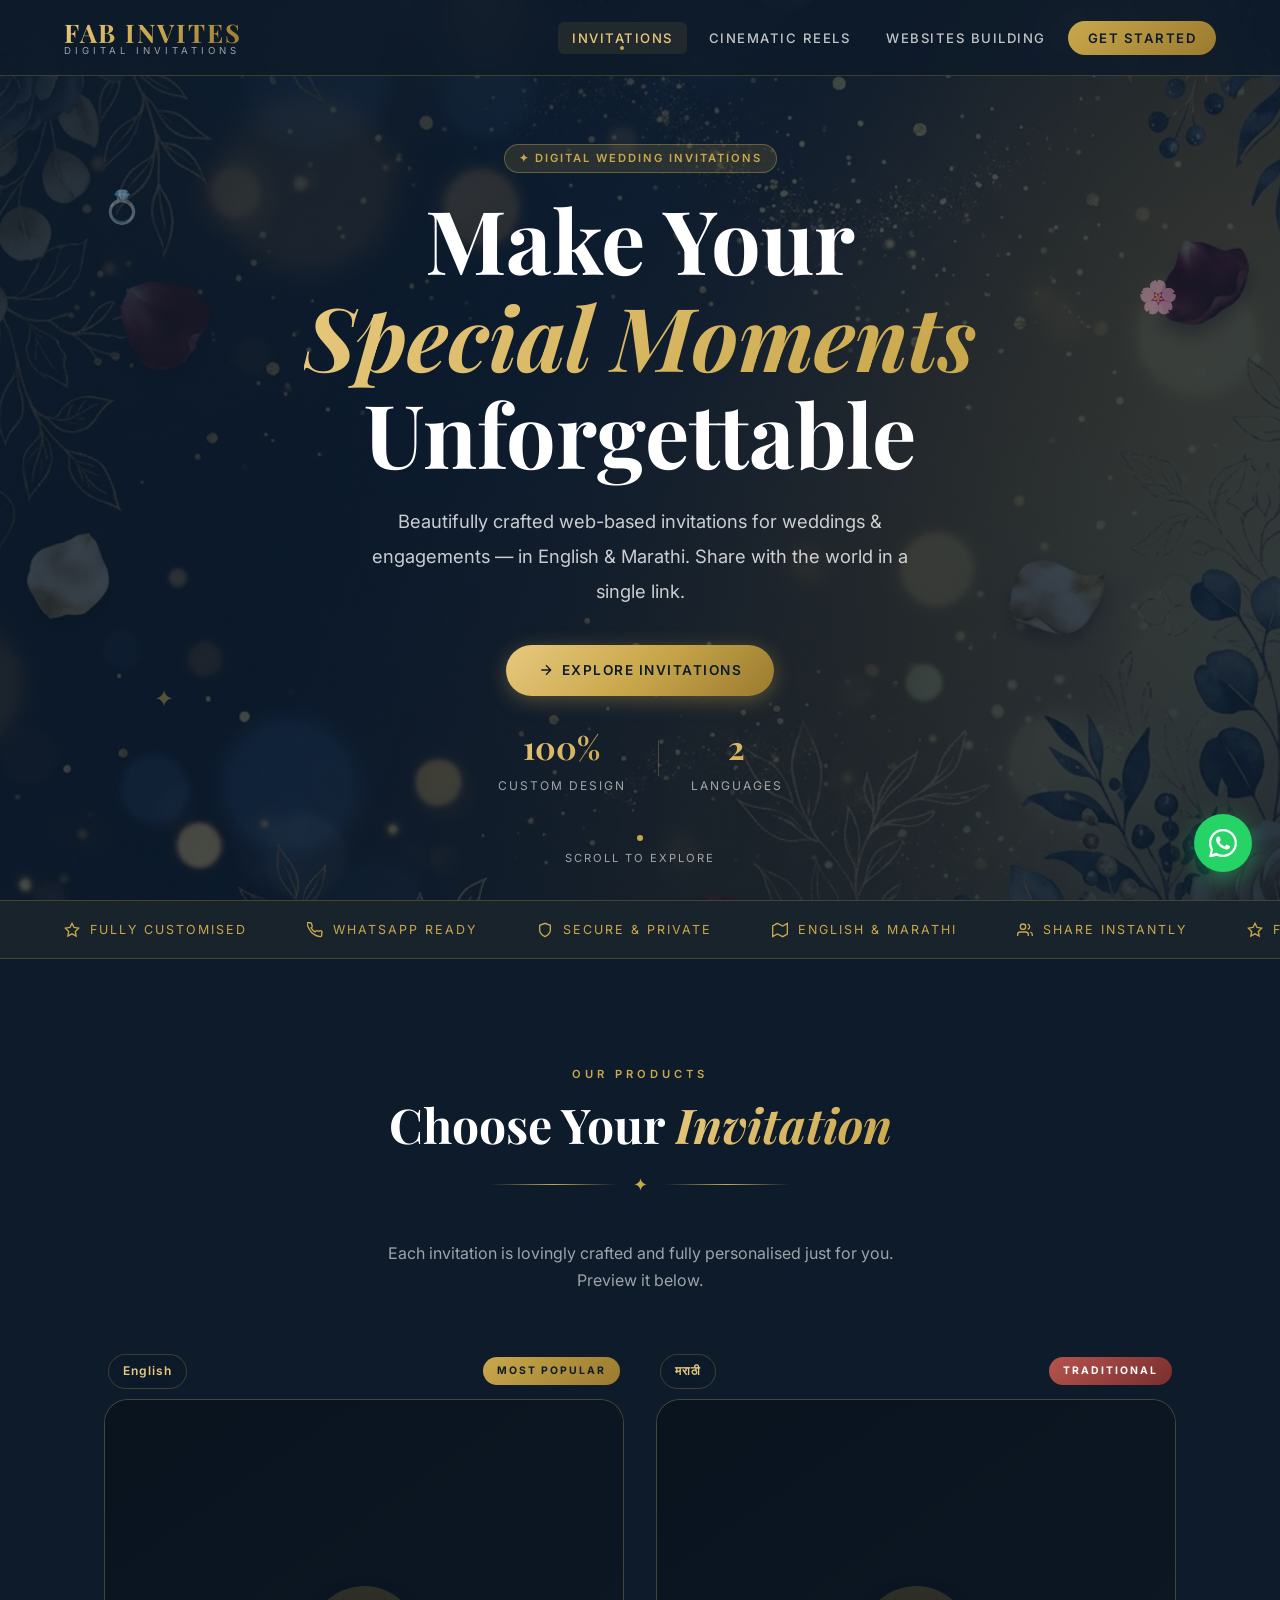
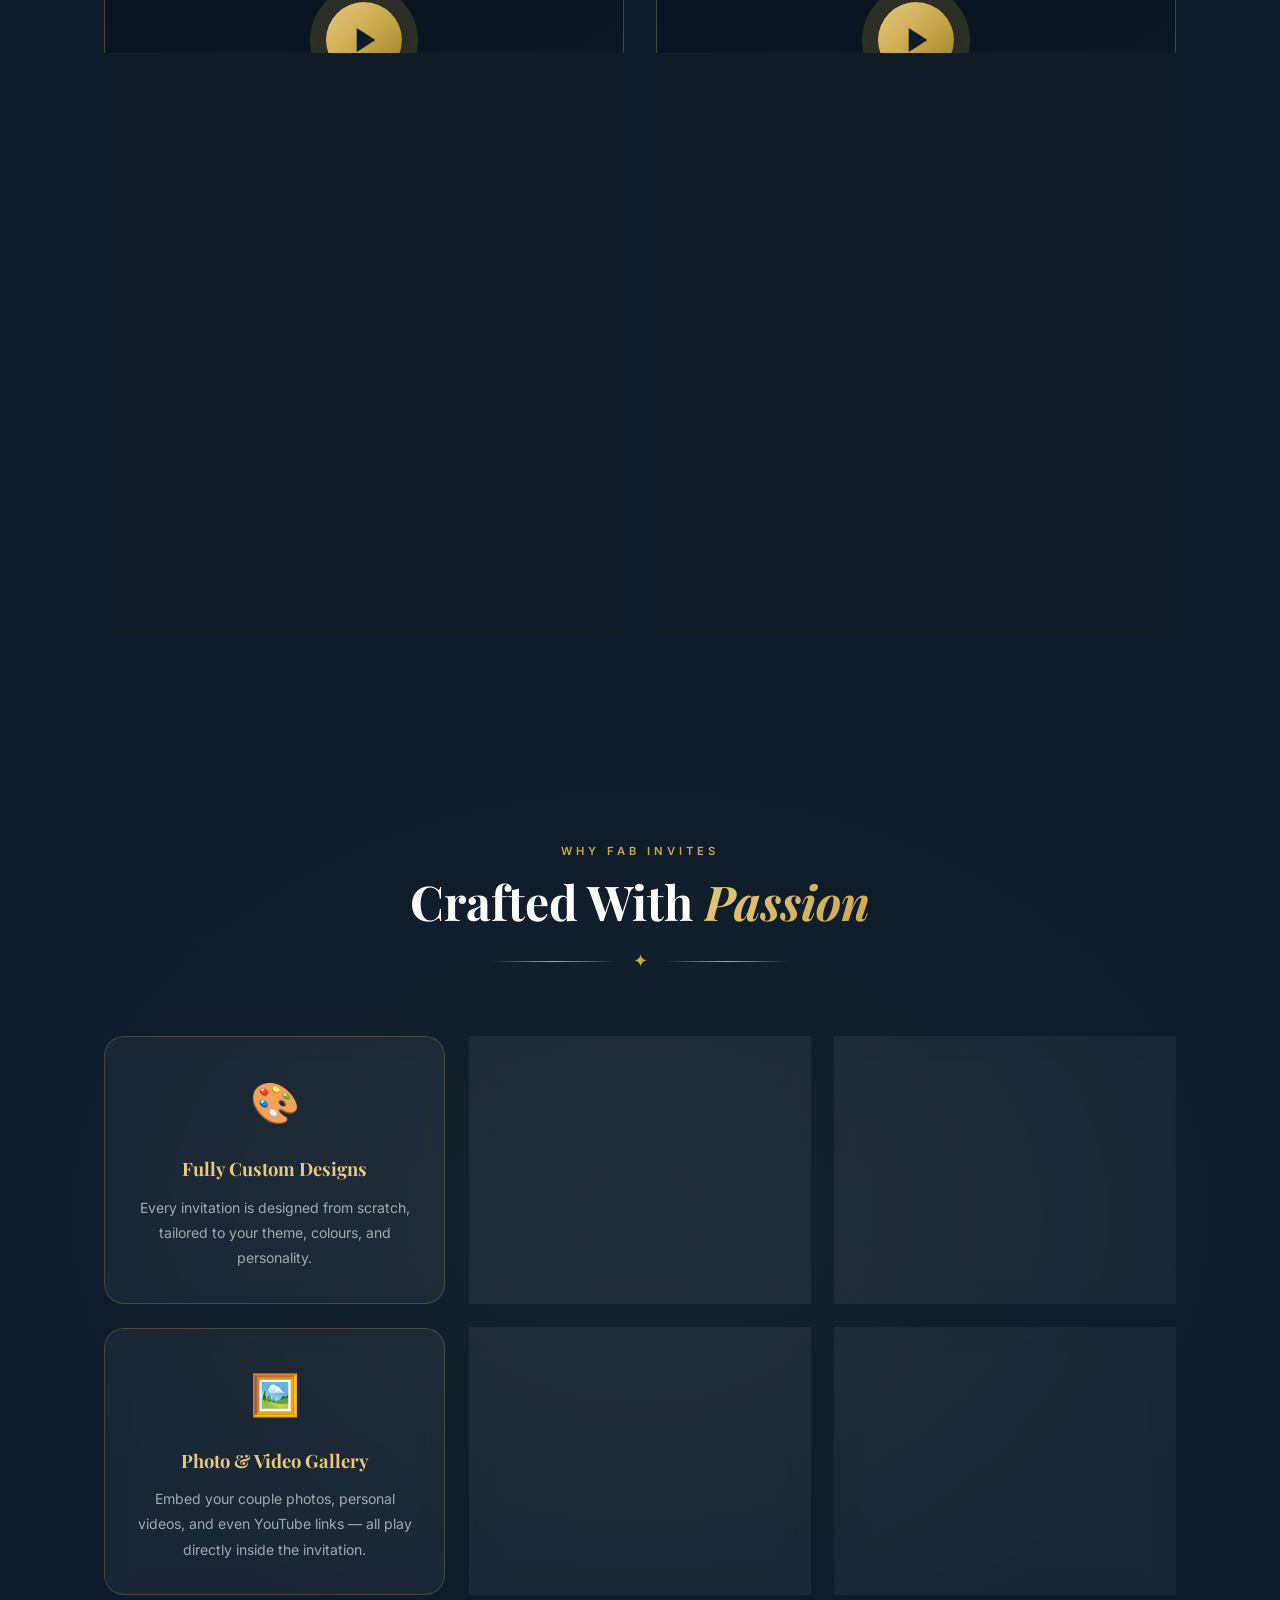
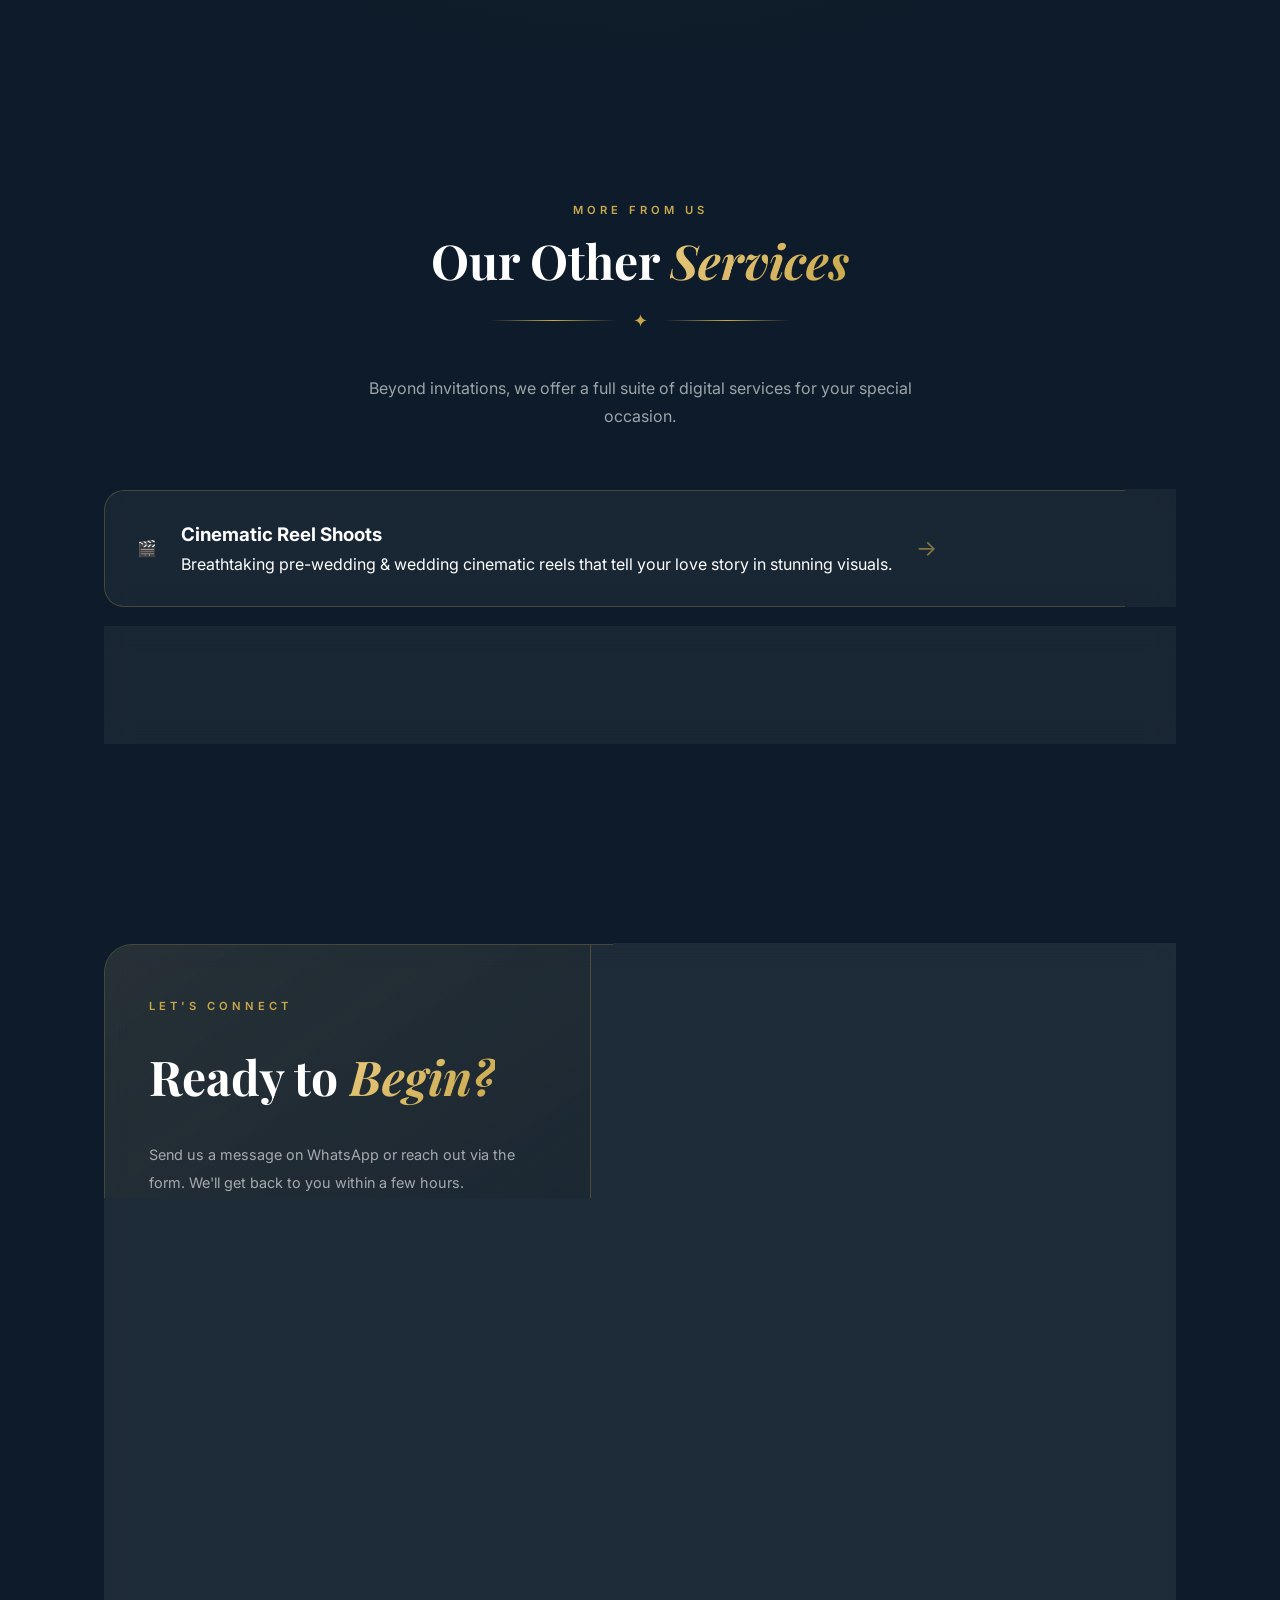
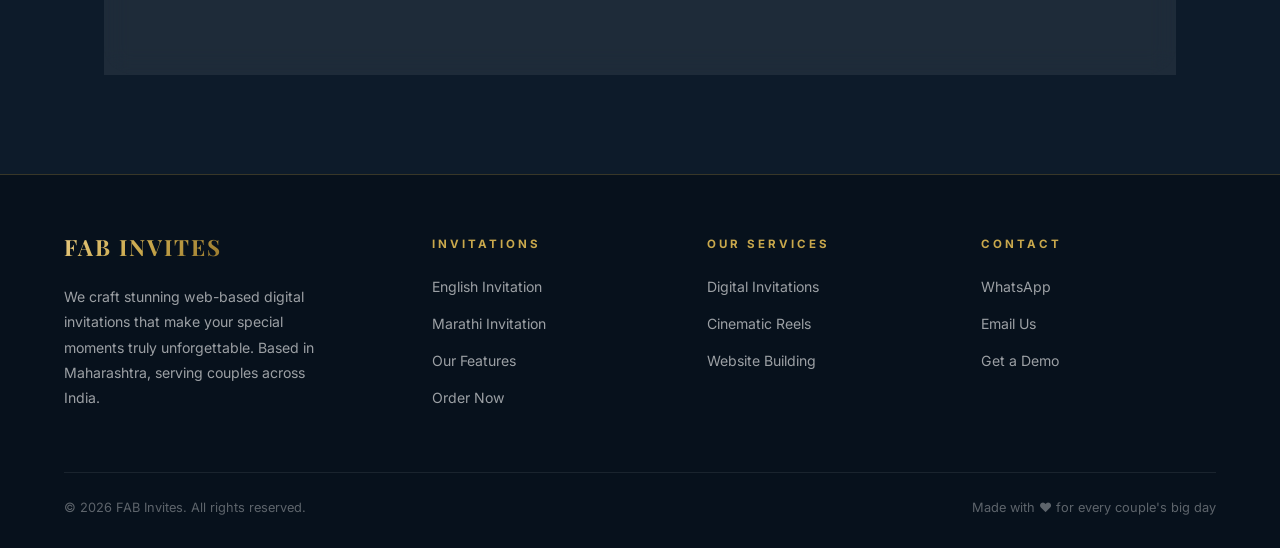
==== commit 5c6290e8: "Update index.html" ====
--- a/index.html
+++ b/index.html
@@ -147,7 +147,6 @@
         <div class="product-wrapper fade-up">
           <div class="card-labels-row">
             <div class="product-lang">
-              <span class="lang-flag">🇬🇧</span>
               <span class="lang-name">English</span>
             </div>
             <div class="product-badge">Most Popular</div>
@@ -212,7 +211,6 @@
         <div class="product-wrapper fade-up" style="transition-delay: 0.15s">
           <div class="card-labels-row">
             <div class="product-lang">
-              <span class="lang-flag">🇮🇳</span>
               <span class="lang-name">मराठी</span>
             </div>
             <div class="product-badge marathi-badge">Traditional</div>
@@ -501,4 +499,4 @@
   <script src="main.js"></script>
 </body>
 
-</html>+</html>
